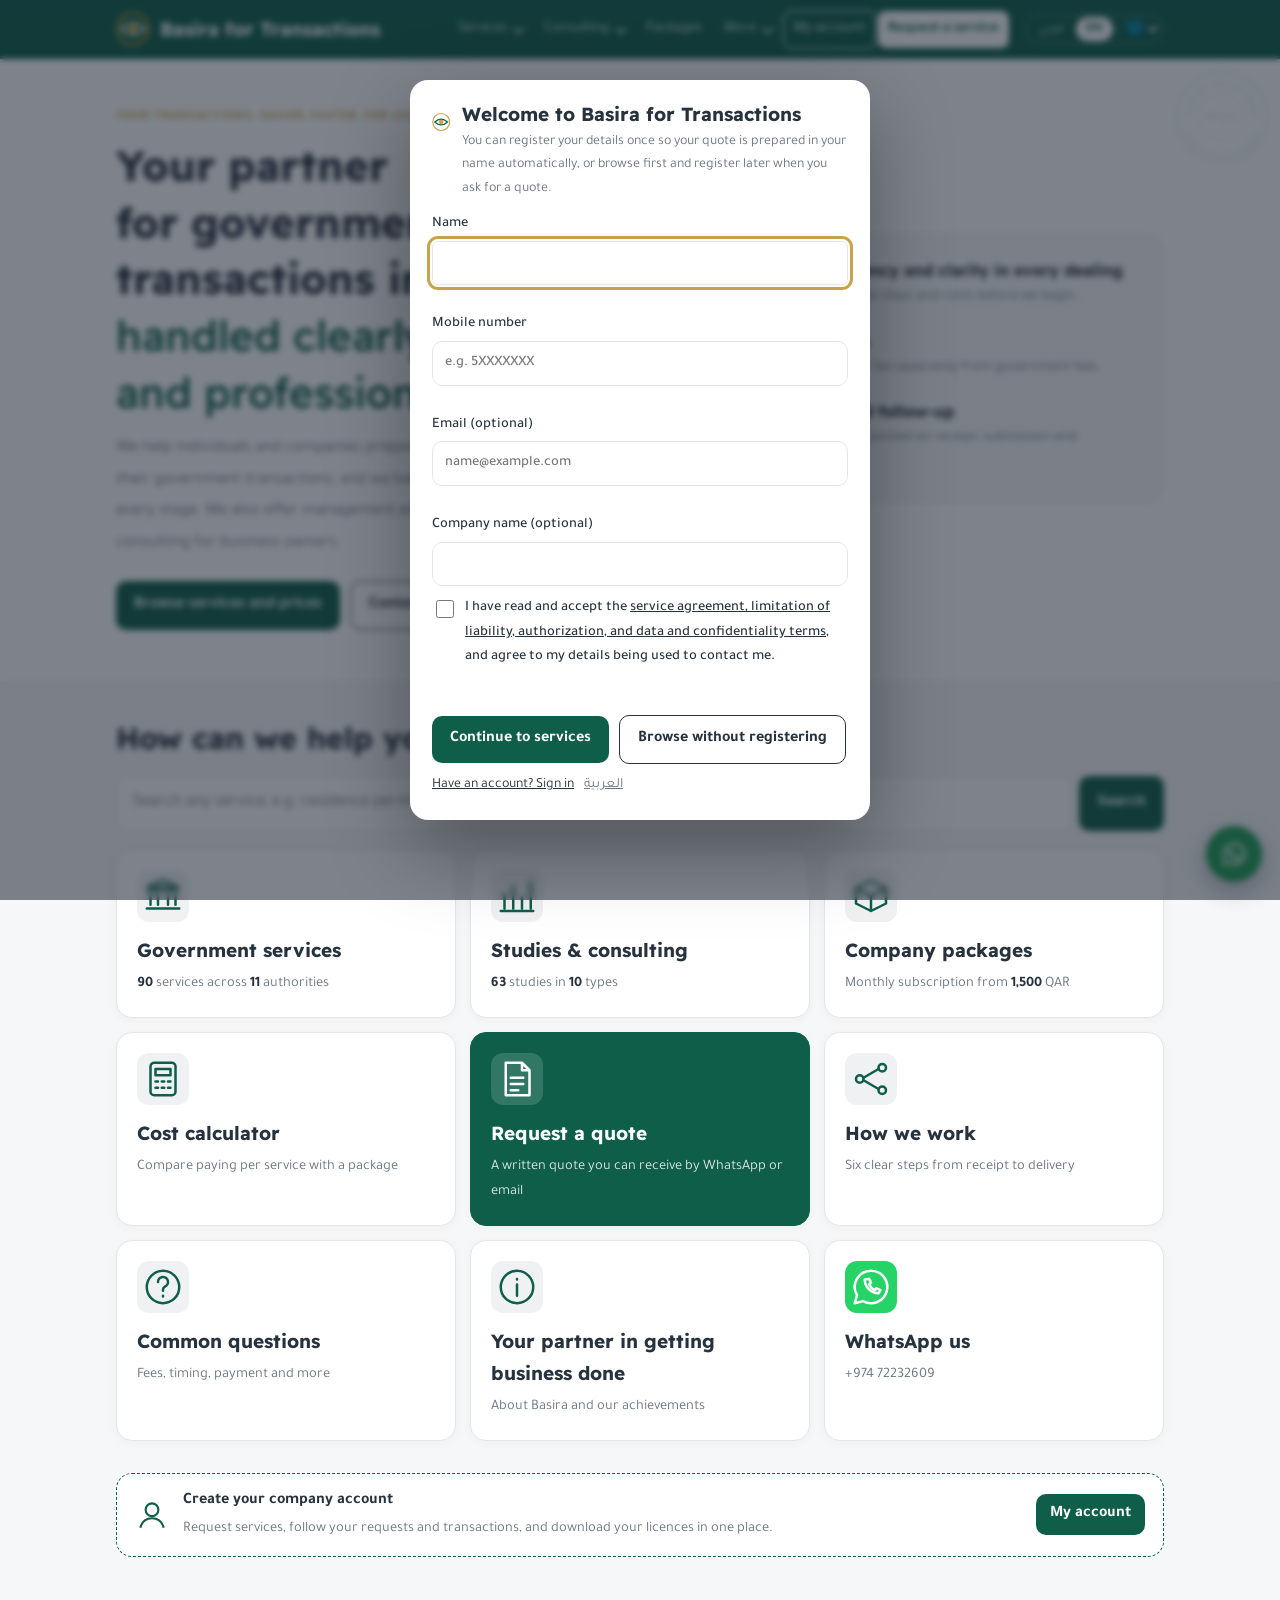
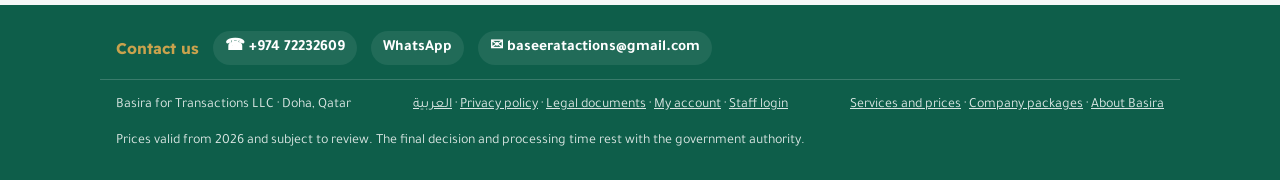
==== en/index.html @ cc2ae4fd "Basira colours: dark emerald with muted gold Co-Authored-By: Claude Opus 5.5 (1M context) <noreply@a" ====
<!doctype html>
<html lang="en" dir="ltr">
<head>
<meta charset="utf-8">
<meta name="viewport" content="width=device-width, initial-scale=1, viewport-fit=cover">
<title>Basira for Transactions | Government services and consulting in Doha</title>
<meta name="description" content="Basira for Transactions: a government transactions office in Doha for individuals and companies. 90 government services at fixed prices, four company packages, plus studies and business consulting.">
<meta name="theme-color" content="#0e5e4a">
<link rel="icon" href="data:image/svg+xml,%3Csvg xmlns='http://www.w3.org/2000/svg' viewBox='0 0 80 80'%3E%3Ccircle cx='40' cy='40' r='36' fill='%230e5e4a'/%3E%3Cpath d='M14 40 Q40 16 66 40 Q40 64 14 40Z' fill='none' stroke='white' stroke-width='5'/%3E%3Ccircle cx='40' cy='40' r='10' fill='%23c9a24d'/%3E%3C/svg%3E">
<link rel="apple-touch-icon" href="../assets/apple-touch-icon.png">
<link rel="manifest" href="../site.webmanifest">
<link rel="canonical" href="https://baseeratactions.github.io/basira/en/index.html">
<link rel="alternate" hreflang="ar" href="https://baseeratactions.github.io/basira/">
<link rel="alternate" hreflang="en" href="https://baseeratactions.github.io/basira/en/index.html">
<link rel="alternate" hreflang="x-default" href="https://baseeratactions.github.io/basira/">
<meta property="og:type" content="website">
<meta property="og:site_name" content="Basira for Transactions">
<meta property="og:title" content="Basira for Transactions">
<meta property="og:description" content="Your transactions: easier, faster, for less. Fixed-price government services and consulting in Doha.">
<meta property="og:url" content="https://baseeratactions.github.io/basira/en/index.html">
<meta property="og:image" content="https://baseeratactions.github.io/basira/assets/og-en.png">
<meta property="og:image:width" content="1200">
<meta property="og:image:height" content="630">
<meta property="og:locale" content="en_US">
<meta property="og:locale:alternate" content="ar_QA">
<meta name="twitter:card" content="summary_large_image">
<script type="application/ld+json">{"@context": "https://schema.org", "@type": "ProfessionalService", "name": "Basira for Transactions", "alternateName": "بصيرة للمعاملات", "legalName": "Basira for Transactions LLC", "description": "Government transactions office in Doha: fixed-price government services, company packages, studies and consulting.", "url": "https://baseeratactions.github.io/basira/en/index.html", "logo": "https://baseeratactions.github.io/basira/assets/icon-512.png", "image": "https://baseeratactions.github.io/basira/assets/og-en.png", "telephone": "+97472232609", "email": "baseeratactions@gmail.com", "address": {"@type": "PostalAddress", "addressLocality": "Doha", "addressCountry": "QA"}, "areaServed": {"@type": "Country", "name": "Qatar"}, "availableLanguage": ["ar", "en"], "contactPoint": {"@type": "ContactPoint", "telephone": "+97472232609", "contactType": "customer service", "availableLanguage": ["Arabic", "English"]}}</script>
<link rel="preconnect" href="https://fonts.googleapis.com">
<link rel="preconnect" href="https://fonts.gstatic.com" crossorigin>
<link rel="stylesheet" href="https://fonts.googleapis.com/css2?family=Readex+Pro:wght@500;700&family=Tajawal:wght@400;500;700&display=swap">
<link rel="stylesheet" href="../assets/style.css?v=20261016e">
</head>
<body>
<div class="basmala" aria-hidden="true"><svg viewBox="0 0 120 120" width="96" height="96"><defs><path id="bsT" d="M20.6 67 A40 40 0 1 1 99.4 67"/><path id="bsB" d="M12.5 74.5 A49.5 49.5 0 0 0 107.5 74.5"/></defs><circle cx="60" cy="60" r="57" fill="none" stroke="currentColor" stroke-width="1.6"/><circle cx="60" cy="60" r="29" fill="none" stroke="currentColor" stroke-width=".8"/><text font-size="8.6" text-anchor="middle"><textPath href="#bsT" startOffset="50%">بسم الله الواحد الأحد الفرد الصمد</textPath></text><text font-size="7.6" text-anchor="middle"><textPath href="#bsB" startOffset="50%">والصلاة والسلام على محمد خير الأنام</textPath></text><text x="60" y="61" font-size="11" text-anchor="middle">بسم الله</text><text x="60" y="74" font-size="6" text-anchor="middle">✦</text><text x="15" y="66" font-size="5" text-anchor="middle">✦</text><text x="105" y="66" font-size="5" text-anchor="middle">✦</text></svg></div>
<header class="top"><div class="wrap">
  <a class="brand" href="#home"><svg width="34" height="34" viewBox="0 0 80 80" aria-hidden="true"><circle cx="40" cy="40" r="37" fill="none" stroke="#e0a12b" stroke-width="5"/><path d="M12 40 Q40 14 68 40 Q40 66 12 40Z" fill="none" stroke="currentColor" stroke-width="5"/><circle cx="40" cy="40" r="10" fill="#e0a12b"/></svg>Basira for Transactions</a>
  <button class="burger" id="burger" type="button" aria-expanded="false" aria-controls="nav" aria-label="Menu"><span></span><span></span><span></span></button>
  <nav id="nav" aria-label="Main menu"><ul class="menu">
    <li class="dd"><button type="button" class="topbtn" aria-expanded="false">Services</button><ul class="drop" id="mGov"></ul></li>
    <li class="dd"><button type="button" class="topbtn" aria-expanded="false">Consulting</button><ul class="drop" id="mCon"></ul></li>
    <li><a href="#packages">Packages</a></li>
    <li class="dd"><button type="button" class="topbtn" aria-expanded="false">More</button><ul class="drop small"><li><a href="about.html">About Basira</a></li><li><a href="#how">How we work</a></li><li><a href="#faq">FAQ</a></li><li><a href="legal.html">Legal documents</a></li></ul></li>
    <li><a href="portal.html" class="acct">My account</a></li>
    <li><a href="#request" class="navcta">Request a service</a></li>
    <li hidden id="whoLi"><button type="button" class="topbtn who" id="who" title="Edit my details"></button></li>
    <li><a href="../index.html" lang="ar" class="lang">العربية</a></li>
  </ul></nav>
</div></header>
<nav class="crumbs" id="crumbs" aria-label="You are here" hidden><div class="wrap"><button type="button" class="back" id="back">Back</button><ol id="crumbList"></ol></div></nav>

<section class="hero" id="home"><div class="wrap">
  <div>
    <p class="eyebrow">Your transactions: easier, faster, for less</p>
    <h1>Your partner for government transactions in Qatar, <em>handled clearly and professionally</em></h1>
    <p>We help individuals and companies prepare, submit and follow up their government transactions, and we keep you informed at every stage. We also offer management and technical studies and consulting for business owners.</p>
    <div class="cta"><a class="btn pri" href="#services">Browse services and prices</a><a class="btn ghost" href="https://wa.me/97472232609" target="_blank" rel="noopener">Contact us on WhatsApp</a></div>
  </div>
  <ul class="promises" aria-label="Why Basira?">
    <li><b>Transparency and clarity in every dealing</b><span>We explain the steps and costs before we begin.</span></li>
    <li><b>Clear fees</b><span>We show our fee separately from government fees.</span></li>
    <li><b>Organised follow-up</b><span>We keep you posted on receipt, submission and completion.</span></li>
  </ul>
</div></section>

<section class="tiles-sec" id="tiles"><div class="wrap">
  <h2>How can we help you?</h2>
  <form class="hsearch" id="hs" role="search"><input id="hq" class="search" type="search" placeholder="Search any service, e.g. residence permit, CR, feasibility" aria-label="Search all services"><button class="btn pri" type="submit">Search</button></form>
  <div class="tiles">
    <a class="tile" href="#services"><svg viewBox="0 0 32 32" aria-hidden="true"><path d="M4 10h24M6 10v13M12 10v13M20 10v13M26 10v13M3 26h26M16 3 4 9h24z"/></svg><b>Government services</b><span><i class="num" data-n="gov">90</i> services across <i class="num" data-n="ent">11</i> authorities</span></a>
    <a class="tile" href="#consult"><svg viewBox="0 0 32 32" aria-hidden="true"><path d="M6 26V14M13 26V8M20 26v-9M27 26V5M3 28h26"/></svg><b>Studies &amp; consulting</b><span><i class="num" data-n="con">63</i> studies in <i class="num" data-n="cat">10</i> types</span></a>
    <a class="tile" href="#packages"><svg viewBox="0 0 32 32" aria-hidden="true"><path d="M4 10 16 4l12 6v12l-12 6-12-6zM4 10l12 6 12-6M16 16v12"/></svg><b>Company packages</b><span>Monthly subscription from <i class="num" data-n="pmin">1,500</i> QAR</span></a>
    <a class="tile" href="#estimate"><svg viewBox="0 0 32 32" aria-hidden="true"><rect x="6" y="3" width="20" height="26" rx="3"/><path d="M10 8h12v5H10zM10 18h2M15 18h2M20 18h2M10 23h2M15 23h2M20 23h2"/></svg><b>Cost calculator</b><span>Compare paying per service with a package</span></a>
    <a class="tile hot" href="#request"><svg viewBox="0 0 32 32" aria-hidden="true"><path d="M7 3h13l6 6v20H7zM20 3v6h6M11 15h10M11 20h10M11 25h6"/></svg><b>Request a quote</b><span>A written quote you can receive by WhatsApp or email</span></a>
    <a class="tile" href="#how"><svg viewBox="0 0 32 32" aria-hidden="true"><circle cx="7" cy="16" r="3"/><circle cx="25" cy="7" r="3"/><circle cx="25" cy="25" r="3"/><path d="M10 15l12-7M10 17l12 7"/></svg><b>How we work</b><span>Six clear steps from receipt to delivery</span></a>
    <a class="tile" href="#faq"><svg viewBox="0 0 32 32" aria-hidden="true"><circle cx="16" cy="16" r="13"/><path d="M12 12a4 4 0 1 1 5.5 3.7c-1 .5-1.5 1.2-1.5 2.3v1M16 23v.5"/></svg><b>Common questions</b><span>Fees, timing, payment and more</span></a>
    <a class="tile" href="about.html"><svg viewBox="0 0 32 32" aria-hidden="true"><circle cx="16" cy="16" r="13"/><path d="M16 14v9M16 9.5v.5"/></svg><b>Your partner in getting business done</b><span>About Basira and our achievements</span></a>
    <a class="tile wa" href="https://wa.me/97472232609" target="_blank" rel="noopener"><svg viewBox="0 0 32 32" aria-hidden="true"><path d="M16 3a13 13 0 0 0-11.2 19.6L3 29l6.6-1.7A13 13 0 1 0 16 3z"/><path d="M11 10c0 6 5 11 11 11l1.5-2.5-3-1.5-1.5 1.5c-2-1-3.5-2.5-4.5-4.5L16 12.5 14.5 9.5z"/></svg><b>WhatsApp us</b><span><span dir="ltr">+974 72232609</span></span></a>
  </div>
  <a class="acctbar" href="portal.html#signup"><svg viewBox="0 0 32 32" aria-hidden="true"><circle cx="16" cy="11" r="6"/><path d="M5 28c1.5-6 5.5-9 11-9s9.5 3 11 9"/></svg><span><b>Create your company account</b>Request services, follow your requests and transactions, and download your licences in one place.</span><i>My account</i></a>
</div></section>

<section class="sec" id="services"><div class="wrap">
  <h2>Which service do you need?</h2>
  <p class="lead">Select any service to see its description, required documents and approximate time. You can add it to the cost calculator with "Add".</p>
  <div class="costbox"><b>Know the cost before we start</b>
    <div class="cost3"><div><b>Basira fee</b><span>The price shown next to each service, in QAR.</span></div><div><b>Government fees</b><span>Separate, and paid as set by the authority.</span></div><div><b>Fee receipt</b><span>We hand you the official receipt for every fee we pay on your behalf.</span></div></div>
    <a class="btn sm ghost" href="#prices">Full price list</a></div>
  <div class="tools">
    <input id="q" class="search" type="search" placeholder="Search a service, e.g. residence, CR, licence" aria-label="Search a service">
    <label class="toggle" style="flex-direction:row"><input id="coreOnly" type="checkbox"> Only services covered by packages</label>
  </div>
  <div class="chips" id="chips" role="group" aria-label="Filter by authority"></div>
  <div id="entTiles" class="gtiles"></div>
  <div id="catalog" class="ent-wrap"></div>
</div></section>

<section class="sec alt" id="consult"><div class="wrap">
  <h2>Studies and consulting</h2>
  <p class="lead">Feasibility studies, business plans, and management, technical, financial, marketing and IT consulting for business owners. Prices shown are starting prices. Once we understand your needs, we will send you a written quotation with the scope, deliverables and timing before we start. Specialised legal and accounting advice is delivered with licensed partner firms.</p>
  <div class="tools"><input id="cq" class="search" type="search" placeholder="Search consulting, e.g. feasibility, structure, ISO" aria-label="Search consulting"></div>
  <div class="chips" id="cchips" role="group" aria-label="Filter by consulting type"></div>
  <div id="catTiles" class="gtiles"></div>
  <div id="ccatalog" class="ent-wrap"></div>
</div></section>

<section class="sec" id="packages"><div class="wrap">
  <h2>Company packages</h2>
  <p class="lead">You can subscribe monthly or yearly for a fixed number of government services each month, at a lower cost than ordering each service on its own. Nukhba and Gold suit larger companies and cover all government services.</p>
  <div class="billing" role="group" aria-label="Billing"><button id="bm" aria-pressed="true">Monthly</button><button id="by" aria-pressed="false">Yearly (2 months free)</button></div>
  <div class="plans" id="plans"></div>
  <div class="terms" id="rules">
    <h3>Package terms, clearly</h3>
    <dl>
      <dt>What counts?</dt><dd>Each transaction for one person or one company counts separately: renewing 5 employees' residence permits counts as 5. A transaction counts when it is submitted to the authority.</dd>
      <dt>How many services does a transaction use?</dt><dd>By its single price: up to 400 QAR uses one, 401 to 750 QAR uses two, above 750 QAR uses three.</dd>
      <dt>Which services are covered?</dt><dd>Asas and Shamel: only the core services marked "In packages" (<span class="num" data-n="core">51</span> services). Nukhba and Gold: all government services (<span class="num" data-n="gov">90</span> services).</dd>
      <dt>What is not covered?</dt><dd>Government fees, setup bundles (except one free setup bundle a year in Gold), studies and consulting, and non-core services in Asas and Shamel. These are paid separately with your package discount.</dd>
      <dt>If you exceed your package?</dt><dd>Extra transactions are charged at the single price minus your package discount: 15% Asas, 25% Shamel, 30% Nukhba, 35% Gold.</dd>
      <dt>If you do not use them all?</dt><dd>The balance rolls over to the next month only, and not beyond that.</dd>
      <dt>Term and payment</dt><dd>Monthly subscriptions run for at least 3 months, paid in advance each month. Yearly subscriptions are paid in advance and cost 10 months.</dd>
    </dl>
    <h4>Worked example: a company on Shamel (15 services a month for 3,500 QAR)</h4>
    <div class="ptable"><table><thead><tr><th>Transaction</th><th>Qty</th><th>Counts as</th><th>From package</th><th>Single value</th></tr></thead><tbody>
      <tr><td>Employee residence renewal (250 QAR)</td><td class="num">5</td><td>1 service</td><td class="num">5</td><td class="num">1,250</td></tr>
      <tr><td>Residence permit for a new employee (500 QAR)</td><td class="num">2</td><td>2 services</td><td class="num">4</td><td class="num">1,000</td></tr>
      <tr><td>Work visa application (400 QAR)</td><td class="num">2</td><td>1 service</td><td class="num">2</td><td class="num">800</td></tr>
      <tr><td>Add an activity to the CR (450 QAR)</td><td class="num">1</td><td>2 services</td><td class="num">2</td><td class="num">450</td></tr>
      <tr><td>CR renewal (350 QAR)</td><td class="num">1</td><td>1 service</td><td class="num">1</td><td class="num">350</td></tr>
      <tr><td>Employment contract attestation (200 QAR)</td><td class="num">1</td><td>1 service</td><td class="num">1</td><td class="num">200</td></tr>
      <tr><td><b>Total</b></td><td></td><td></td><td class="num"><b>15 of 15</b></td><td class="num"><b>4,050</b></td></tr>
    </tbody></table></div>
    <p>The company paid 3,500 QAR instead of 4,050 QAR, saving 550 QAR. If it also needed a new CR that month (600 QAR, not covered by Shamel), it pays it separately with a 25% discount: 450 QAR. Government fees are always paid as charged, against the official receipt.</p>
  </div>
  <div class="ptable"><table><thead><tr><th>Package</th><th>Services per month</th><th>Value at single prices</th><th>Monthly price</th><th>Discount</th><th>Yearly price</th><th>Discount</th><th>Discount on extras</th></tr></thead><tbody id="ptbody"></tbody></table></div>
  <div class="contact"><a class="btn pri" href="https://wa.me/97472232609" target="_blank" rel="noopener">We would be glad to discuss your company's needs on WhatsApp</a><a class="btn ghost" href="#estimate">Compare packages in the calculator</a></div>
</div></section>

<section class="sec alt" id="estimate"><div class="wrap">
  <h2>Compare paying per service with a package</h2>
  <p class="lead">Choose the services you need and how often each month. We show the cost of paying per service, the number of services counted in a package, and the option that suits you best. The list starts with an example for a small company that you can change.</p>
  <div class="est">
    <div class="panel"><b>Selected services <span class="num" id="cartCount"></span></b><label class="pick">Add any service from the list<select id="pick" aria-label="Add a service to the calculator"><option value="">Choose a service…</option></select></label><div class="cart" id="cart"></div>
      <div class="contact"><button class="btn sm ghost" id="clear" type="button">Clear list</button><button class="btn sm ghost" id="sample" type="button">Reset example</button></div></div>
    <div class="panel" aria-live="polite">
      <div class="sum"><span>Monthly total at single prices</span><b class="num" id="tSingle">0</b></div>
      <div class="sum"><span>Services counted in a package</span><b class="num" id="tUnits">0</b></div>
      <div class="sum"><span>Services outside the core packages</span><b class="num" id="tOut">0</b></div>
      <div class="verdict" id="verdict"></div>
      <a class="mute sm" href="#packages">How services are counted in packages</a>
      <a class="btn pri" href="#request" id="toReq">Request these services</a>
    </div>
  </div>
</div></section>

<section class="sec" id="how"><div class="wrap">
  <h2>Six clear steps from request to delivery</h2>
  <div class="steps">
    <div class="step"><b>Send your request</b><span>Choose the service and send the basic information.</span></div>
    <div class="step"><b>We check the documents</b><span>We review them and let you know if anything needs completing.</span></div>
    <div class="step"><b>We confirm the price</b><span>A clear quote of our fee and the expected government fees.</span></div>
    <div class="step"><b>We begin</b><span>Once you approve and the authorisation and payment are complete.</span></div>
    <div class="step"><b>We follow up</b><span>An update whenever the status of your request changes.</span></div>
    <div class="step"><b>We deliver</b><span>The documents and receipts, with a reminder of the next renewal date if needed.</span></div>
  </div>
  <p class="dnote">Approval and processing time rest with the government authority. On our side, we take care to check your documents, follow up your request and keep you informed.</p>
</div></section>

<section class="sec alt" id="request"><div class="wrap">
  <h2>Request a service or a quote</h2>
  <p class="lead">Fill in your details and choose the services, and a written preliminary quote will appear that you can send us on WhatsApp or by email, or print and save as PDF. There is no need to send any documents now; we will ask for what is needed after reviewing your request.</p>
  <form id="f" novalidate>
    <label>Name or company name<input id="fName" required autocomplete="name"><span class="err" id="eName"></span></label>
    <label>Mobile number<input id="fPhone" inputmode="tel" required placeholder="e.g. 5XXXXXXX"><span class="err" id="ePhone"></span></label>
    <label>Email (optional, for your confirmation)<input id="fMail" type="email" inputmode="email" autocomplete="email" placeholder="name@example.com"><span class="err" id="eMail"></span></label>
    <label>Preferred contact<select id="fVia"><option>WhatsApp</option><option>Phone call</option><option>Email</option></select></label>
    <label>Client type<select id="fType"><option value="ind">Individual</option><option value="org">Company</option></select></label>
    <label>Package<select id="fPlan"><option value="">No package (pay per service)</option><option value="أساس">Asas</option><option value="شامل">Shamel</option><option value="نخبة">Nukhba</option><option value="الذهبية">Gold</option></select></label>
    <label>Choose services<select id="fPick" aria-label="Choose a service to add to the request"><option value="">Choose a service to add…</option></select></label>
    <label class="full">The service you need and a short description<textarea id="fSvc" placeholder="Choose from the list above or the calculator, or type"></textarea><span class="err" id="eSvc"></span></label>
    <input id="fHp" class="hp" tabindex="-1" autocomplete="off" aria-hidden="true">
    <label class="full agree"><input type="checkbox" id="fOk"> I agree to the <a href="privacy.html">privacy policy</a> and to my details being used to contact me about this request.<span class="err" id="eOk"></span></label>
    <div class="full contact"><button class="btn pri" type="submit">Prepare my quote</button><a class="btn ghost" href="https://wa.me/97472232609" target="_blank" rel="noopener">or request directly on WhatsApp</a></div>
  </form>
  <div id="outWrap" hidden class="panel"><div id="sendState" hidden class="verdict"></div>
    <div id="qdoc" class="qdoc"></div>
    <div class="contact" id="outMsg"><a class="btn sm pri" id="sendWa" href="https://wa.me/97472232609" target="_blank" rel="noopener">Send on WhatsApp</a><a class="btn sm pri" id="sendMail" href="mailto:baseeratactions@gmail.com">Send by email</a><button class="btn sm ghost" id="copyMsg" type="button">Copy text</button></div>
    <div class="contact"><button class="btn sm ghost" id="printQ" type="button">Print or save as PDF</button></div>
    <details class="msgtxt"><summary id="outTitle">Message text</summary><div class="out" id="out"></div></details></div>
  <div class="contact"><span>Direct contact:</span><span class="phone" id="ph">+974 72232609</span><button class="btn sm ghost" id="copyPh" type="button">Copy number</button><a class="btn sm ghost" href="https://wa.me/97472232609" target="_blank" rel="noopener">Open WhatsApp</a><span>or email</span><a href="mailto:baseeratactions@gmail.com">baseeratactions@gmail.com</a></div>
</div></section>

<section class="sec alt" id="about"><div class="wrap">
  <h2>About Basira</h2>
  <p class="lead">Basira for Transactions LLC provides government transactions services in Doha. We prepare and follow up government transactions for individuals, families and companies until delivery, and offer studies and consulting for business owners.</p>
  <p class="amore"><a class="btn ghost sm" href="about.html">More about Basira: achievements, news and stories from our work ›</a></p>
  <div class="facts2">
    <div><b>Legal name</b><span>Basira for Transactions LLC</span></div>
    <div><b>Location</b><span>Doha, Qatar</span></div>
    <div><b>Activity</b><span>Government transactions services</span></div>
    <div><b>Phone and WhatsApp</b><span><a href="tel:+97472232609" dir="ltr">+974 72232609</a></span></div>
    <div><b>Email</b><span><a href="mailto:baseeratactions@gmail.com">baseeratactions@gmail.com</a></span></div>
    <div><b>Privacy</b><span><a href="privacy.html">Privacy policy</a></span></div>
  </div>
  <h3>Founder</h3>
  <div class="founder"><span class="av" aria-hidden="true">M</span><div><b>Dr Moustafa Abouelezz</b><span>Founder and Manager</span></div></div>
  <h3>What we handle</h3>
  <p class="lead">Examples of the transactions we handle with each authority. Select an authority to see its services and prices.</p>
  <div id="areas" class="gtiles"></div>
  <h3>Milestones</h3>
  <ol class="timeline">
    <li><b>October 2026</b><span>Basira for Transactions LLC founded in Doha.</span></li>
    <li><b>October 2026</b><span>Website and service guide launched: <span class="num" data-n="gov">90</span> government services with published prices and <span class="num" data-n="con">63</span> studies and consulting services.</span></li>
    <li><b>October 2026</b><span>Client and transaction follow-up system with renewal reminders set up.</span></li>
  </ol>
</div></section>

<section class="sec" id="faq"><div class="wrap">
  <h2>Frequently asked questions</h2>
  <div class="faq">
    <details><summary>Does the price include government fees?</summary><p>The price shown is Basira's fee only. Government fees are paid at their official amount, and we hand you the receipt.</p></details>
    <details><summary>Do you guarantee approval or timing?</summary><p>Approval and timing rest with the government authority. What we commit to is checking your documents carefully before submission, following up your request and keeping you informed of every update.</p></details>
    <details><summary>What if I do not use all package services in a month?</summary><p>Unused services roll over to the next month only.</p></details>
    <details><summary>How are studies and consulting priced?</summary><p>The price shown is the starting price. After a short introductory session, we send you a written quotation with scope, deliverables and timing. 50% is paid at the start and 50% on delivery.</p></details>
    <details><summary>Do you offer legal or accounting advice?</summary><p>Yes, together with licensed law and accounting firms. We coordinate with them and follow up on your behalf. Statutory audits are performed by a licensed auditor.</p></details>
    <details><summary>Which documents do I need?</summary><p>You will find the required documents in each service's details when you select its name. After reviewing your request we confirm the final list before we start.</p></details>
    <details><summary>What if the transaction needs additional documents?</summary><p>We explain exactly what the authority needs and complete the submission once it is provided. If this changes the cost, we tell you before we continue.</p></details>
    <details><summary>How do packages work, and what do they not cover?</summary><p>You get a fixed number of government services each month. Asas and Shamel cover the core services only; Nukhba and Gold cover all government services. Setup bundles, studies and consulting are outside the count in every package. See the <a href="#packages">package terms</a>.</p></details>
    <details><summary>How do you handle my documents and personal data?</summary><p>We use them only to complete your transaction, and we ask for documents only through our official channel after reviewing your request. See the <a href="privacy.html">privacy policy</a>.</p></details>
    <details><summary>How do I pay?</summary><p>Single services are paid on agreement, setup bundles and studies 50% at the start and 50% on delivery, and subscriptions in advance.</p></details>
  </div>
</div></section>

<footer><div class="wrap fc"><b>Contact us</b><a href="tel:+97472232609" dir="ltr">☎ +974 72232609</a><a href="https://wa.me/97472232609" target="_blank" rel="noopener">WhatsApp</a><a href="mailto:baseeratactions@gmail.com" dir="ltr">✉ baseeratactions@gmail.com</a></div><div class="wrap"><span>Basira for Transactions LLC · Doha, Qatar</span><span><a href="../index.html" lang="ar">العربية</a> · <a href="privacy.html">Privacy policy</a> · <a href="legal.html">Legal documents</a> · <a href="portal.html">My account</a> · <a href="../crm.html?lang=en">Staff login</a></span><span><a href="#prices">Services and prices</a> · <a href="#packages">Company packages</a> · <a href="#about">About Basira</a></span><span>Prices valid from 2026 and subject to review. The final decision and processing time rest with the government authority.</span></div></footer>

<dialog id="reg" aria-labelledby="regT"><form class="dlg regf" id="regF" novalidate>
  <div class="reghead"><svg width="40" height="40" viewBox="0 0 80 80" aria-hidden="true"><circle cx="40" cy="40" r="37" fill="none" stroke="#c9a24d" stroke-width="5"/><path d="M12 40 Q40 14 68 40 Q40 66 12 40Z" fill="none" stroke="currentColor" stroke-width="5"/><circle cx="40" cy="40" r="10" fill="#c9a24d"/></svg><div><h3 id="regT">Welcome to Basira for Transactions</h3><p class="mute sm"><span id="regLead">You can register your details once so your quote is prepared in your name automatically, or browse first and register later when you ask for a quote.</span></p></div></div>
  <label>Name<input id="rName" required autocomplete="name"><span class="err" id="erName"></span></label>
  <label>Mobile number<input id="rPhone" inputmode="tel" required placeholder="e.g. 5XXXXXXX" dir="ltr"><span class="err" id="erPhone"></span></label>
  <label>Email (optional)<input id="rMail" type="email" inputmode="email" autocomplete="email" placeholder="name@example.com"><span class="err" id="erMail"></span></label>
  <label>Company name (optional)<input id="rCo" autocomplete="organization"></label>
  <input id="rHp" class="hp" tabindex="-1" autocomplete="off" aria-hidden="true">
  <label class="agree"><input type="checkbox" id="rOk"><span class="agt">I have read and accept the <a href="legal.html" target="_blank">service agreement, limitation of liability, authorization, and data and confidentiality terms</a>, and agree to my details being used to contact me.</span><span class="err" id="erOk"></span></label>
  <div class="contact"><button class="btn pri" type="submit">Continue to services</button><button class="btn ghost" type="button" id="rGuest">Browse without registering</button><a href="portal.html" class="sm">Have an account? Sign in</a><a href="../index.html" lang="ar" class="mute sm">العربية</a></div>
</form></dialog>
<dialog id="dlg" aria-labelledby="dlgT"><div class="dlg">
  <button class="x dx" id="dlgX" type="button" aria-label="Close">×</button>
  <div id="dlgBody"></div>
  <div class="contact"><button class="btn sm pri" id="dlgReq" type="button">Request this service</button><button class="btn sm ghost" id="dlgAdd" type="button">Add to calculator</button><a class="btn sm wa" id="dlgWa" href="https://wa.me/97472232609" target="_blank" rel="noopener"><svg width="18" height="18" viewBox="0 0 24 24" aria-hidden="true" fill="currentColor"><path d="M12 2a10 10 0 0 0-8.6 15.1L2 22l5-1.3A10 10 0 1 0 12 2zm5.8 14.2c-.2.7-1.4 1.3-2 1.4-.5.1-1.2.1-1.9-.1a17 17 0 0 1-1.8-.7 14 14 0 0 1-5.3-4.7c-.4-.5-1.2-1.6-1.2-3s.7-2.1 1-2.4c.3-.3.6-.4.8-.4h.6c.2 0 .4 0 .6.5l.9 2.1c.1.2.1.4 0 .6l-.4.6-.4.5c-.1.1-.3.3-.1.6.2.3.8 1.3 1.7 2.1 1.2 1 2.1 1.3 2.4 1.5.3.1.5.1.7-.1l.9-1.1c.2-.3.4-.2.7-.1l2 1c.3.1.5.2.6.3.1.2.1.8-.2 1.5z"/></svg> Ask on WhatsApp</a></div>
</div></dialog>
<nav class="mbar" aria-label="Request a service"><a class="btn pri" href="#request">Request a service</a><a class="btn wa" id="mbWa" href="https://wa.me/97472232609" target="_blank" rel="noopener"><svg width="18" height="18" viewBox="0 0 24 24" aria-hidden="true" fill="currentColor"><path d="M12 2a10 10 0 0 0-8.6 15.1L2 22l5-1.3A10 10 0 1 0 12 2zm5.8 14.2c-.2.7-1.4 1.3-2 1.4-.5.1-1.2.1-1.9-.1a17 17 0 0 1-1.8-.7 14 14 0 0 1-5.3-4.7c-.4-.5-1.2-1.6-1.2-3s.7-2.1 1-2.4c.3-.3.6-.4.8-.4h.6c.2 0 .4 0 .6.5l.9 2.1c.1.2.1.4 0 .6l-.4.6-.4.5c-.1.1-.3.3-.1.6.2.3.8 1.3 1.7 2.1 1.2 1 2.1 1.3 2.4 1.5.3.1.5.1.7-.1l.9-1.1c.2-.3.4-.2.7-.1l2 1c.3.1.5.2.6.3.1.2.1.8-.2 1.5z"/></svg> WhatsApp</a></nav>
<a class="wa-fab" id="waFab" href="https://wa.me/97472232609" target="_blank" rel="noopener" aria-label="Chat with us on WhatsApp" title="Chat with us on WhatsApp"><svg width="28" height="28" viewBox="0 0 32 32" aria-hidden="true"><path fill="currentColor" d="M16 3a13 13 0 0 0-11.2 19.6L3 29l6.6-1.7A13 13 0 1 0 16 3zm0 23.6c-2 0-3.9-.5-5.6-1.5l-.4-.2-3.9 1 1-3.8-.3-.4A10.6 10.6 0 1 1 16 26.6zm5.8-7.9c-.3-.2-1.9-.9-2.2-1-.3-.1-.5-.2-.7.2-.2.3-.8 1-1 1.2-.2.2-.4.2-.7.1-.3-.2-1.4-.5-2.6-1.6-1-.9-1.6-1.9-1.8-2.2-.2-.3 0-.5.1-.7l.5-.6c.2-.2.2-.3.3-.5.1-.2 0-.4 0-.6l-1-2.4c-.3-.6-.5-.5-.7-.5h-.6c-.2 0-.6.1-.9.4-.3.3-1.2 1.1-1.2 2.8s1.2 3.2 1.4 3.5c.2.2 2.4 3.6 5.7 5 .8.4 1.4.6 1.9.7.8.3 1.5.2 2.1.1.6-.1 1.9-.8 2.2-1.5.3-.7.3-1.4.2-1.5-.1-.1-.3-.2-.6-.4z"/></svg></a>
<div class="toast" id="toast" hidden></div>
<script src="../assets/lang.js?v=20261016l"></script>
<script src="../assets/config.js?v=20261016b"></script>
<script src="../assets/data.js?v=20261016b"></script>
<script src="../assets/details.js?v=20261016b"></script>
<script src="../assets/app.js?v=20261016b"></script>
</body>
</html>
---- assets/style.css ----
html,body{margin:0}

/* Layout: navy header band with a watchful "eye" mark, then a working catalog: filter chips + searchable service list, packages with monthly/annual switch, cost estimator, request form */
:root{
  --bg:#f6f7f8;--surface:#ffffff;--ink:#26323d;--mute:#6b7682;--line:#e4e7ea;
  --navy:#0e5e4a;--navy-ink:#ffffff;--amber:#c9a24d;--amber-soft:#f6f1e8;--amber-ink:#2a2416;
  --ok:#4a7a6c;--ok-soft:#ebf2ef;--chip:#eff1f3;
  --hero-bg:#ffffff;--hero-ink:#26323d;--hero-em:#0e5e4a;--hero-card:#f6f7f8;
  --pri:#0e5e4a;--pri-ink:#ffffff;
  --gold-1:#fdf7ea;--gold-2:#f2e0b8;--gold-line:#d0a65a;--gold-ink:#3b2a05;
  --display:'Readex Pro','Tajawal','Segoe UI',Tahoma,sans-serif;
  --body:'Tajawal','Segoe UI',Tahoma,sans-serif;
  --mono:ui-monospace,'SF Mono',Menlo,Consolas,monospace;
}
@media (prefers-color-scheme: dark){:root:not([data-theme="light"]){
  --bg:#0d1526;--surface:#141f36;--ink:#e8ecf5;--mute:#9aa5bf;--line:#26334f;
  --navy:#0b2f27;--navy-ink:#f2f4f9;--amber:#dcb06a;--amber-soft:#2d2716;--amber-ink:#1a1a14;
  --hero-bg:#0d1a17;--hero-ink:#e8ecf5;--hero-em:#c9d6e2;--hero-card:#13241f;--pri:#7cc4ac;--pri-ink:#0d1526;
  --ok:#5fcf9e;--ok-soft:#12302a;--chip:#1c2a47;--gold-1:#5a4413;--gold-2:#8a6a1e;--gold-line:#f0b445;--gold-ink:#fff6dd;color-scheme:dark}}
:root[data-theme="dark"]{
  --bg:#0d1526;--surface:#141f36;--ink:#e8ecf5;--mute:#9aa5bf;--line:#26334f;
  --navy:#0b2f27;--navy-ink:#f2f4f9;--amber:#dcb06a;--amber-soft:#2d2716;--amber-ink:#1a1a14;
  --hero-bg:#0d1a17;--hero-ink:#e8ecf5;--hero-em:#c9d6e2;--hero-card:#13241f;--pri:#7cc4ac;--pri-ink:#0d1526;
  --ok:#5fcf9e;--ok-soft:#12302a;--chip:#1c2a47;--gold-1:#5a4413;--gold-2:#8a6a1e;--gold-line:#f0b445;--gold-ink:#fff6dd;color-scheme:dark}
*{box-sizing:border-box}
[hidden]{display:none!important}
html{scroll-behavior:smooth}
@media (prefers-reduced-motion: reduce){html{scroll-behavior:auto}*{transition:none!important}}
body{background:var(--bg);color:var(--ink);font-family:var(--body);font-size:16px;line-height:1.7;direction:rtl}
.wrap{max-width:1080px;margin:0 auto;padding-inline:16px}
h1,h2,h3{font-family:var(--display);text-wrap:balance;line-height:1.3;margin:0}
h2{font-size:clamp(22px,3.2vw,30px);color:var(--ink)}
.sec{padding-block:48px}
.sec>.wrap{display:flex;flex-direction:column;gap:20px}
.lead{color:var(--mute);max-width:64ch;margin:0}
.num,.price{font-variant-numeric:tabular-nums}
a{color:inherit}
:focus-visible{outline:3px solid var(--amber);outline-offset:2px;border-radius:6px}
/* nav */
.top{position:sticky;top:env(safe-area-inset-top,0px);z-index:5;background:var(--navy);color:var(--navy-ink)}
.top .wrap{display:flex;align-items:center;gap:16px;padding-block:10px;flex-wrap:wrap}
.brand{display:flex;align-items:center;gap:10px;font-family:var(--display);font-weight:700;font-size:19px;text-decoration:none}
.top nav{margin-inline-start:auto}
.menu,.drop,.flyout{list-style:none;margin:0;padding:0}
.menu{display:flex;gap:2px;flex-wrap:wrap;align-items:center}
.menu>li{position:relative}
.menu>li>a,.topbtn{font:inherit;color:inherit;background:transparent;border:0;text-decoration:none;padding:6px 10px;border-radius:8px;font-size:14.5px;opacity:.92;cursor:pointer;display:inline-flex;align-items:center;gap:6px}
.menu>li>a:hover,.topbtn:hover,.topbtn[aria-expanded="true"]{background:rgba(255,255,255,.12);opacity:1}
.topbtn::after,.subbtn::after{content:"";width:7px;height:7px;border:solid currentColor;border-width:0 2px 2px 0;transform:rotate(45deg) translateY(-2px);opacity:.8;flex:none}
.menu .lang{border:1px solid rgba(255,255,255,.35)}
.drop{display:none;position:absolute;top:calc(100% + 6px);inset-inline-start:0;min-width:300px;background:var(--surface);color:var(--ink);border:1px solid var(--line);border-radius:12px;box-shadow:0 14px 40px rgba(10,20,40,.22);padding:6px;z-index:20}
.topbtn[aria-expanded="true"]+.drop{display:block}
.sub{position:relative}
.subbtn{font:inherit;width:100%;display:flex;align-items:center;gap:8px;background:transparent;border:0;color:inherit;padding:8px 10px;border-radius:8px;cursor:pointer;text-align:start;font-size:14.5px}
.subbtn>span:first-child{flex:1}
.subbtn:hover,.subbtn[aria-expanded="true"]{background:var(--chip)}
.subbtn::after{transform:rotate(135deg)}
.subbtn[aria-expanded="true"]::after{transform:rotate(45deg) translateY(-2px)}
.cnt{font-size:12px;color:var(--mute);background:var(--chip);border-radius:999px;padding:0 7px}
.flyout{display:none;position:absolute;top:-6px;inset-inline-start:calc(100% + 4px);width:min(380px,70vw);max-height:min(70vh,520px);overflow:auto;background:var(--surface);border:1px solid var(--line);border-radius:12px;box-shadow:0 14px 40px rgba(10,20,40,.22);padding:6px}
.subbtn[aria-expanded="true"]+.flyout{display:block}
.flyout a{display:flex;justify-content:space-between;gap:10px;text-decoration:none;padding:6px 10px;border-radius:8px;font-size:14px}
.flyout a:hover{background:var(--chip)}
.flyout a .num{color:var(--mute);white-space:nowrap}
.flyout .allx a{font-weight:700;color:var(--ok)}
.burger{display:none;margin-inline-start:auto;background:transparent;border:1px solid rgba(255,255,255,.35);border-radius:8px;padding:8px;cursor:pointer;flex-direction:column;gap:4px}
.burger span{display:block;width:20px;height:2px;background:var(--navy-ink)}
@media (max-width:980px){
  .burger{display:flex}
  .top nav{display:none;width:100%;margin:0}
  body.menu-open .top nav{display:block;max-height:calc(100vh - 70px);overflow:auto;padding-bottom:10px}
  .menu{flex-direction:column;align-items:stretch}
  .menu>li>a,.topbtn{width:100%;justify-content:space-between;padding:10px}
  .drop,.flyout{position:static;min-width:0;width:auto;box-shadow:none;max-height:none}
  .drop{margin:4px 0}
  .flyout{margin:2px 8px 6px;border:0;border-inline-start:2px solid var(--amber);border-radius:0;padding:2px 4px}
}
/* hero */
.hero{background:var(--navy);color:var(--navy-ink);padding-block:36px 56px}
.hero .wrap{display:grid;grid-template-columns:1.4fr 1fr;gap:32px;align-items:center}
.hero h1{font-size:clamp(30px,5vw,48px)}
.hero h1 em{font-style:normal;color:var(--amber)}
.hero p{opacity:.85;max-width:52ch;margin:12px 0 22px;font-size:17px}
.cta{display:flex;gap:10px;flex-wrap:wrap}
.btn{font:inherit;font-weight:700;border:0;border-radius:10px;padding:10px 18px;cursor:pointer;text-decoration:none;display:inline-flex;align-items:center;gap:8px}
.btn.pri{background:var(--amber);color:var(--amber-ink)}
.btn.ghost{background:transparent;color:inherit;border:1.5px solid currentColor}
.btn.sm{padding:6px 12px;font-size:14px}
.promises{display:flex;flex-direction:column;gap:10px}
.promise{border:1px solid rgba(255,255,255,.18);border-radius:12px;padding:12px 14px}
.promise b{display:block;color:var(--amber);font-family:var(--display)}
.promise span{opacity:.85;font-size:14.5px}
.facts{display:flex;gap:22px;flex-wrap:wrap;margin-top:24px;font-size:14px;opacity:.9}
.facts b{display:block;font-size:22px;font-family:var(--display);color:var(--amber)}
/* catalog */
.tools{display:flex;gap:10px;flex-wrap:wrap;align-items:center}
.search{flex:1 1 260px;min-width:0;font:inherit;padding:10px 14px;border:1.5px solid var(--line);border-radius:10px;background:var(--surface);color:var(--ink)}
.chips{display:flex;gap:6px;flex-wrap:wrap}
.chip{font:inherit;font-size:14px;border:1px solid var(--line);background:var(--surface);color:var(--ink);border-radius:999px;padding:4px 12px;cursor:pointer}
.chip[aria-pressed="true"]{background:var(--navy);color:var(--navy-ink);border-color:var(--navy)}
.toggle{display:flex;align-items:center;gap:6px;font-size:14px;color:var(--mute)}
.ent{display:flex;flex-direction:column;gap:8px}
.ent h3{font-size:18px;display:flex;align-items:center;gap:10px}
.code{font-family:var(--mono);font-size:12px;background:var(--chip);color:var(--ink);border-radius:6px;padding:1px 7px;direction:ltr;white-space:nowrap}
.list{background:var(--surface);border:1px solid var(--line);border-radius:14px;overflow:hidden}
.svc{display:grid;grid-template-columns:76px 1fr auto auto;gap:12px;align-items:center;padding:12px 14px;border-top:1px solid var(--line)}
.svc:first-child{border-top:0}
.svc .t{min-width:0}
.svc .t b{display:block}
.svc .t small{color:var(--mute);display:block;font-size:14px}
.tag{font-size:12px;font-weight:700;background:var(--ok-soft);color:var(--ok);border-radius:6px;padding:0 6px;white-space:nowrap;margin-inline-start:6px}
.svc .price{font-weight:700;font-family:var(--display);white-space:nowrap}
.svc .price small{font-family:var(--body);font-weight:400;color:var(--mute);font-size:12px}
.add{font:inherit;font-size:14px;border:1.5px solid var(--navy);color:var(--ink);background:transparent;border-radius:8px;padding:3px 10px;cursor:pointer;white-space:nowrap}
:root:not([data-theme="light"]) .add{border-color:var(--line)}
.add[aria-pressed="true"]{background:var(--amber);border-color:var(--amber);color:var(--amber-ink)}
.empty{padding:24px;text-align:center;color:var(--mute)}
/* packages */
.billing{display:inline-flex;background:var(--chip);border-radius:999px;padding:4px;gap:4px}
.billing button{font:inherit;font-size:14px;border:0;background:transparent;color:var(--ink);padding:6px 14px;border-radius:999px;cursor:pointer}
.billing button[aria-pressed="true"]{background:var(--navy);color:var(--navy-ink)}
.plans{display:grid;grid-template-columns:repeat(4,minmax(0,1fr));gap:14px}
.plan.gold{background:linear-gradient(160deg,var(--gold-1),var(--gold-2));color:var(--gold-ink);border:2px solid var(--gold-line)}
.plan.gold .who,.plan.gold .amt small{color:var(--gold-ink);opacity:.75}
.plan.gold .save{color:var(--gold-ink)}
.plan.gold .badge{background:var(--navy);color:var(--navy-ink)}
.plan.gold .btn.pri{background:var(--navy);color:var(--navy-ink)}
.plan.elite{background:var(--navy);color:var(--navy-ink);border-color:var(--navy)}
.plan.elite .who,.plan.elite .amt small{color:var(--navy-ink);opacity:.8}
.plan.elite .save{color:var(--amber)}
.badge{align-self:flex-start;background:var(--amber);color:var(--amber-ink);font-size:12px;font-weight:700;border-radius:999px;padding:1px 10px}
.plan{background:var(--surface);border:1px solid var(--line);border-radius:16px;padding:22px;display:flex;flex-direction:column;gap:10px}
.plan.feat{border:2px solid var(--amber)}
.plan h3{font-size:22px}
.plan .who{color:var(--mute);font-size:14px}
.plan .amt{font-family:var(--display);font-size:40px;font-weight:700;line-height:1}
.plan .amt small{font-size:15px;font-family:var(--body);font-weight:500;color:var(--mute)}
.plan .save{font-size:14px;color:var(--ok);font-weight:700;min-height:1.7em}
.plan ul{margin:0;padding-inline-start:20px;display:flex;flex-direction:column;gap:4px}
.ptable{overflow-x:auto;background:var(--surface);border:1px solid var(--line);border-radius:14px}
table{width:100%;border-collapse:collapse;font-size:14.5px;min-width:620px}
th,td{padding:9px 12px;text-align:right;border-top:1px solid var(--line)}
th{background:var(--chip);border-top:0;font-weight:700}
.rules{margin:0;padding-inline-start:20px;color:var(--mute);font-size:15px;display:flex;flex-direction:column;gap:4px}
/* estimator */
.est{display:grid;grid-template-columns:1.3fr 1fr;gap:16px;align-items:start}
.panel{background:var(--surface);border:1px solid var(--line);border-radius:16px;padding:18px;display:flex;flex-direction:column;gap:10px;min-width:0}
.cart{display:flex;flex-direction:column;gap:6px;max-height:340px;overflow:auto}
.pick{margin:8px 0 10px}.pick select{width:100%}
.ci .ent-n{display:block;color:var(--mute);font-size:12.5px}
.ci{display:grid;grid-template-columns:1fr auto auto auto;gap:8px;align-items:center;font-size:14.5px;border-bottom:1px dashed var(--line);padding-bottom:6px}
.ci input{width:54px;font:inherit;padding:2px 6px;border:1px solid var(--line);border-radius:6px;background:var(--bg);color:var(--ink);text-align:center}
.x{border:0;background:transparent;color:var(--mute);cursor:pointer;font-size:18px;line-height:1}
.sum{display:flex;justify-content:space-between;gap:8px}
.sum b{font-family:var(--display)}
.verdict{background:var(--amber-soft);border-radius:12px;padding:12px 14px;font-size:15px}
/* steps */
.steps{display:grid;grid-template-columns:repeat(6,minmax(0,1fr));gap:10px;counter-reset:s}
.step{background:var(--surface);border:1px solid var(--line);border-radius:14px;padding:14px;counter-increment:s}
.step::before{content:counter(s);font-family:var(--display);font-weight:700;font-size:26px;color:var(--amber);display:block;line-height:1}
.step b{display:block;margin-top:6px}
.step span{color:var(--mute);font-size:14px}
/* form */
form{display:grid;grid-template-columns:1fr 1fr;gap:12px}
label{display:flex;flex-direction:column;gap:4px;font-size:14.5px;font-weight:500;min-width:0}
input,select,textarea{font:inherit;padding:9px 12px;border:1.5px solid var(--line);border-radius:10px;background:var(--surface);color:var(--ink);min-width:0;max-width:100%}
textarea{min-height:96px;resize:vertical}
.full{grid-column:1/-1}
.err{color:#c0392b;font-size:13px;min-height:1em}
:root[data-theme="dark"] .err{color:#ff8a7a}
@media (prefers-color-scheme: dark){:root:not([data-theme="light"]) .err{color:#ff8a7a}}
.out{white-space:pre-wrap;background:var(--chip);border-radius:12px;padding:14px;font-size:14.5px}
.contact{display:flex;gap:10px;flex-wrap:wrap;align-items:center}
.phone{font-family:var(--display);font-size:22px;direction:ltr;user-select:all}
details{background:var(--surface);border:1px solid var(--line);border-radius:12px;padding:12px 16px}
details summary{cursor:pointer;font-weight:700}
details p{margin:8px 0 0;color:var(--mute)}
.faq{display:flex;flex-direction:column;gap:8px}
footer{background:var(--navy);color:var(--navy-ink);padding-block:26px;font-size:14px}
footer .wrap{display:flex;justify-content:space-between;gap:12px;flex-wrap:wrap;opacity:.85}
.toast{position:fixed;bottom:calc(16px + env(safe-area-inset-bottom,0px));left:50%;transform:translateX(-50%);background:var(--ink);color:var(--bg);padding:8px 16px;border-radius:10px;font-size:14px;z-index:9}
.alt{background:var(--surface);border-block:1px solid var(--line)}
@media (max-width:1000px){.plans{grid-template-columns:repeat(2,minmax(0,1fr))}}
@media (max-width:860px){.hero .wrap,.est{grid-template-columns:1fr}.steps{grid-template-columns:repeat(2,minmax(0,1fr))}}
@media (max-width:620px){.plans,form{grid-template-columns:minmax(0,1fr)}.svc{grid-template-columns:1fr auto;}.svc .code{grid-column:1/-1;justify-self:start}}
.plan>.btn{margin-top:auto}

.ent-wrap{display:flex;flex-direction:column;gap:22px}
.lead.sm{font-size:14.5px}
.dlink{text-decoration:none;border-bottom:1px dashed var(--mute)}
.dlink:hover{color:var(--ok);border-color:var(--ok)}
.hp{position:absolute;width:1px;height:1px;opacity:0;overflow:hidden;clip-path:inset(50%);pointer-events:none}
.verdict.ok{background:var(--ok-soft);color:var(--ink)}
.mute{color:var(--mute)}.sm{font-size:14px}
footer a{color:inherit}
/* service details dialog */
dialog{border:0;padding:0;border-radius:18px;max-width:min(640px,calc(100vw - 32px));width:100%;background:var(--surface);color:var(--ink);box-shadow:0 30px 80px rgba(0,0,0,.35)}
dialog::backdrop{background:rgba(8,16,32,.55)}
.dlg{padding:22px;display:flex;flex-direction:column;gap:6px;max-height:85vh;overflow:auto;position:relative}
.dlg h3{font-size:22px;padding-inline-end:30px}
.dlg h4{margin:12px 0 2px;font-family:var(--display);font-size:15.5px;color:var(--mute)}
.dlg p{margin:0}.dlg ol,.dlg ul{margin:0;padding-inline-start:22px}
.dhead{display:flex;gap:8px;align-items:center;color:var(--mute);font-size:13.5px}
.dprice{font-size:16px;display:flex;gap:8px;align-items:baseline;flex-wrap:wrap}
.dprice .price{font-family:var(--display);font-weight:700;font-size:20px}
.dprice .price small{font-size:12px;color:var(--mute);font-weight:400}
.dnote{background:var(--amber-soft);border-radius:10px;padding:10px 12px;margin-top:10px!important;font-size:14.5px}
.dx{position:absolute;top:14px;inset-inline-end:14px;font-size:26px}
.dlg .contact{margin-top:14px}
html[dir="ltr"] body{direction:ltr}
html[dir="ltr"] th,html[dir="ltr"] td{text-align:left}

/* floating WhatsApp button; sits above the phone's home bar */
.wa-fab{position:fixed;z-index:8;bottom:calc(18px + env(safe-area-inset-bottom,0px));inset-inline-end:calc(18px + env(safe-area-inset-left,0px));width:56px;height:56px;border-radius:50%;background:#1f9d55;color:#fff;display:grid;place-items:center;box-shadow:0 8px 24px rgba(10,20,40,.3);text-decoration:none}
.wa-fab:hover{background:#178a49}
/* privacy page */
.plainnav{display:flex;gap:8px;margin-inline-start:auto;flex-wrap:wrap}
.plainnav a{text-decoration:none;padding:6px 10px;border-radius:8px;font-size:14.5px}
.plainnav .lang{border:1px solid rgba(255,255,255,.35)}
.doc{max-width:760px}.doc h1{font-size:clamp(26px,4vw,34px)}.doc h2{font-size:20px;margin-top:10px}
.doc ul{margin:0;padding-inline-start:22px;display:flex;flex-direction:column;gap:4px}.doc p{margin:0}

/* contact strip above the header */
.cbar{background:var(--amber);color:var(--amber-ink);font-size:14px}
.cbar .wrap{display:flex;flex-wrap:wrap;gap:4px 16px;align-items:center;padding-block:5px}
.cbar a{font-weight:700;text-decoration:none;overflow-wrap:anywhere}
.cbar a:hover{text-decoration:underline}
/* landing: main cards on the home view, one section per view, breadcrumbs to find the way back */
.hero .facts{display:none}
.hero{padding-block:32px 40px}
.tiles-sec{padding-block:36px 48px}
.tiles-sec>.wrap{display:flex;flex-direction:column;gap:18px}
.hsearch{display:flex;gap:8px;flex-wrap:wrap}
.hsearch .search{font-size:17px;padding:12px 16px}
.tiles{display:grid;grid-template-columns:repeat(3,1fr);gap:14px}
@media (max-width:860px){.tiles{grid-template-columns:1fr 1fr}}
.tile{display:flex;flex-direction:column;gap:6px;padding:20px;background:var(--surface);border:1px solid var(--line);border-radius:16px;text-decoration:none;color:var(--ink);transition:transform .15s,box-shadow .15s,border-color .15s}
.tile:hover{transform:translateY(-2px);box-shadow:0 10px 26px rgba(10,20,40,.12);border-color:var(--amber)}
.tile svg{width:40px;height:40px;fill:none;stroke:var(--navy);stroke-width:2;stroke-linecap:round;stroke-linejoin:round;background:var(--amber-soft);border-radius:12px;padding:6px;box-sizing:content-box}
.tile b{font-family:var(--display);font-size:19px;margin-top:6px}
.tile span{color:var(--mute);font-size:14.5px}
.tile i{font-style:normal;font-weight:700;color:var(--ink)}
.tile.hot{background:var(--navy);color:var(--navy-ink);border-color:var(--navy)}
.tile.hot span{color:var(--navy-ink);opacity:.85}
.tile.hot svg{stroke:var(--amber-ink);background:var(--amber)}
.tile.wa svg{stroke:#fff;background:#25d366}
@media (prefers-color-scheme: dark){:root:not([data-theme="light"]) .tile svg{stroke:var(--amber)}:root:not([data-theme="light"]) .tile.hot svg{stroke:var(--amber-ink)}:root:not([data-theme="light"]) .tile.wa svg{stroke:#fff}}
.crumbs{background:var(--surface);border-bottom:1px solid var(--line);position:sticky;top:var(--hh,58px);z-index:4}
.crumbs .wrap{display:flex;align-items:center;gap:12px;padding-block:8px;font-size:14.5px}
.crumbs ol{list-style:none;margin:0;padding:0;display:flex;flex-wrap:wrap;gap:4px;align-items:center}
.crumbs li+li::before{content:"›";margin-inline-end:4px;color:var(--mute)}
[dir="rtl"] .crumbs li+li::before{content:"‹"}
.crumbs a{color:var(--ok);font-weight:700;text-decoration:none}
.crumbs [aria-current]{color:var(--mute)}
.back{font:inherit;font-size:14px;border:1px solid var(--line);background:var(--chip);color:var(--ink);border-radius:999px;padding:3px 12px;cursor:pointer;flex:none}
.back::before{content:"→ "}
[dir="ltr"] .back::before{content:"← "}
#services .chips,#consult .chips{display:none}
.gtiles{display:grid;grid-template-columns:repeat(auto-fill,minmax(240px,1fr));gap:12px}
.gtile{display:flex;flex-direction:column;align-items:flex-start;gap:4px;padding:16px;background:var(--surface);border:1px solid var(--line);border-radius:14px;text-decoration:none;color:var(--ink)}
.gtile:hover{border-color:var(--amber);box-shadow:0 8px 20px rgba(10,20,40,.10)}
.gtile b{font-family:var(--display);font-size:16.5px;line-height:1.4}
.gtile .mute{color:var(--mute);font-size:14px}
.upto{align-self:flex-start;text-decoration:none}
@media (max-width:600px){
  .hero .promises{display:none}
  .hero{padding-block:22px 28px}.hero p{font-size:15.5px;margin:8px 0 16px}
  .tiles{grid-template-columns:1fr 1fr;gap:10px}
  .tile.wa{grid-column:1/-1}
  .tile{padding:14px;gap:4px;border-radius:14px}
  .tile svg{width:28px;height:28px;padding:5px}
  .tile b{font-size:16px;margin-top:4px}.tile span{font-size:13px;line-height:1.5}
  .gtiles{grid-template-columns:1fr 1fr;gap:8px}.gtile{padding:12px}.gtile b{font-size:14.5px}.gtile .mute{font-size:12.5px}
}
/* proposal pass: highlighted request button, trust line, cost clarity, terms, company facts, consent */
.menu>li>a.navcta{background:var(--amber);color:var(--amber-ink);font-weight:700;opacity:1}
.menu>li>a.navcta:hover{background:var(--amber);filter:brightness(1.05)}
.hero .trust{font-size:14px;opacity:.8;margin:14px 0 0}
.costbox{background:var(--surface);border:1px solid var(--line);border-inline-start:4px solid var(--amber);border-radius:14px;padding:16px;display:flex;flex-direction:column;gap:12px;align-items:flex-start}
.costbox>b{font-family:var(--display);font-size:17px}
.cost3{display:grid;grid-template-columns:repeat(3,1fr);gap:12px;width:100%}
.cost3 b{display:block;font-size:15px}.cost3 span{color:var(--mute);font-size:14px}
.rhead{font-family:var(--display);font-size:17px}
.facts2{display:grid;grid-template-columns:repeat(3,1fr);gap:12px}
.facts2>div{background:var(--surface);border:1px solid var(--line);border-radius:12px;padding:12px 14px}
.facts2 b{display:block;font-size:14px;color:var(--mute);font-weight:500}.facts2 span{font-weight:700}
.agree{display:flex!important;flex-direction:row!important;flex-wrap:wrap;align-items:flex-start;gap:8px;font-size:14.5px}
.agree input{width:18px;height:18px;margin-top:4px;flex:none;padding:0}
.agree .err{flex-basis:100%}
.agree .agt{flex:1;min-width:0}
#estimate a.mute{text-align:center}
@media (max-width:700px){.cost3,.facts2{grid-template-columns:1fr}.cost3{gap:6px}.cost3 b{display:inline}.cost3 b::after{content:": "}.costbox{padding:12px 14px;gap:8px}}
/* contact details live at the bottom of every page */
footer .fc{display:flex;flex-wrap:wrap;align-items:center;gap:10px 14px;padding-bottom:14px;margin-bottom:14px;border-bottom:1px solid rgba(255,255,255,.18);font-size:15.5px}
footer .fc b{font-family:var(--display);color:var(--amber)}
footer .fc a{text-decoration:none;font-weight:700;background:rgba(255,255,255,.08);border-radius:999px;padding:4px 12px}
footer .fc a:hover{background:rgba(255,255,255,.16)}
/* calm palette: light hero, soft cards, gentle shadows */
.hero{background:var(--hero-bg);color:var(--hero-ink)}
.hero h1 em{color:var(--hero-em)}
.hero p{opacity:1;color:var(--mute)}
.hero .trust{opacity:1;color:var(--mute)}
.promise{background:var(--hero-card);border:1px solid var(--line);box-shadow:0 4px 14px rgba(30,50,70,.05)}
.promise b{color:var(--navy)}
.tile,.gtile,.list,.panel,details,.costbox,.facts2>div,.step{box-shadow:0 2px 10px rgba(30,50,70,.04)}
.tile:hover,.gtile:hover{box-shadow:0 10px 24px rgba(30,50,70,.09)}
@media (prefers-color-scheme: dark){:root:not([data-theme="light"]) .promise b{color:var(--amber)}}
:root[data-theme="dark"] .promise b{color:var(--amber)}
footer .wrap.fc{justify-content:flex-start;opacity:1}
/* neutral corporate palette: white and light gray, one muted blue-gray for actions, gold only as a small accent */
.btn.pri{background:var(--pri);color:var(--pri-ink)}
.btn.pri:hover{filter:brightness(1.08)}
.menu>li>a.navcta{background:#fff;color:var(--navy)}
.hero{border-bottom:1px solid var(--line);padding-block:48px 52px}
.hero .wrap{grid-template-columns:1.35fr 1fr;gap:48px}
.hero .eyebrow{margin:0 0 10px;font-size:14px;font-weight:700;letter-spacing:.02em;color:var(--amber);opacity:1}
[lang="en"] .hero .eyebrow{text-transform:uppercase;letter-spacing:.08em;font-size:12.5px}
.hero h1{font-size:clamp(28px,4.2vw,42px);line-height:1.35;font-weight:700}
.hero h1 em{display:block;font-weight:500;color:var(--hero-em)}
.hero p:not(.eyebrow){font-size:17px;line-height:1.85}
ul.promises{list-style:none;margin:0;padding:22px;background:var(--hero-card);border:1px solid var(--line);border-radius:16px;display:flex;flex-direction:column;gap:16px}
ul.promises li{position:relative;padding-inline-start:30px}
ul.promises li::before{content:"";position:absolute;inset-inline-start:0;top:6px;width:18px;height:18px;border-radius:50%;background:var(--amber-soft);box-shadow:inset 0 0 0 1.5px var(--amber)}
ul.promises li::after{content:"";position:absolute;inset-inline-start:6px;top:10px;width:6px;height:9px;border:solid var(--amber);border-width:0 2px 2px 0;transform:rotate(45deg)}
ul.promises b{display:block;font-family:var(--display);color:var(--ink);font-size:16px}
ul.promises span{color:var(--mute);font-size:14.5px}
.tiles-sec{background:var(--bg)}
.tile svg{background:var(--chip)}
.tile.hot svg{background:rgba(255,255,255,.15);stroke:#fff}
.tile.hot{background:var(--pri);border-color:var(--pri)}
.hsearch .btn.pri{min-width:84px;justify-content:center}
@media (max-width:860px){.hero .wrap{grid-template-columns:1fr;gap:24px}}
@media (max-width:600px){.hero{padding-block:28px 32px}ul.promises{display:none}}
.tile.hot,.tile.hot span{color:var(--pri-ink)}
.tile.hot svg{stroke:var(--pri-ink)}
/* quote, package terms, about page */
.qdoc{background:var(--surface);border:1px solid var(--line);border-radius:14px;padding:18px;display:flex;flex-direction:column;gap:10px}
.qdoc:empty{display:none}
.qhead{display:flex;justify-content:space-between;gap:12px;flex-wrap:wrap;border-bottom:2px solid var(--navy);padding-bottom:10px}
.qhead b{display:block;font-family:var(--display);font-size:20px}
.qhead span{color:var(--mute);font-size:13.5px}
.qdoc p{margin:0}
.qdoc tfoot td{border-top:2px solid var(--line)}
.qnotes{margin:0;padding-inline-start:20px;color:var(--mute);font-size:14px}
.msgtxt summary{font-weight:500;color:var(--mute);font-size:14px}
.terms{display:flex;flex-direction:column;gap:12px}
.terms h3{font-size:20px}.terms h4{margin:6px 0 0;font-family:var(--display);font-size:16.5px}
.terms dl{margin:0;display:grid;grid-template-columns:minmax(150px,220px) 1fr;background:var(--surface);border:1px solid var(--line);border-radius:14px;overflow:hidden}
.terms dt,.terms dd{margin:0;padding:12px 16px;border-top:1px solid var(--line)}
.terms dt:first-of-type,.terms dd:first-of-type{border-top:0}
.terms dt{font-weight:700;background:var(--chip)}
.terms p{margin:0;color:var(--mute)}
@media (max-width:620px){.terms dl{grid-template-columns:1fr}.terms dd{border-top:0;padding-top:0}}
#about h3{font-size:20px;margin-top:10px}
.founder{display:flex;align-items:center;gap:14px;background:var(--surface);border:1px solid var(--line);border-radius:14px;padding:14px 16px;align-self:flex-start;min-width:min(100%,320px)}
.founder .av{width:52px;height:52px;border-radius:50%;background:var(--navy);color:#fff;display:grid;place-items:center;font-family:var(--display);font-size:22px;flex:none}
.founder b{display:block;font-family:var(--display);font-size:17px}.founder span{color:var(--mute);font-size:14.5px}
#areas .gtile{gap:6px}
.timeline{list-style:none;margin:0;padding:0;border-inline-start:2px solid var(--line);display:flex;flex-direction:column;gap:12px}
.timeline li{position:relative;padding-inline-start:20px}
.timeline li::before{content:"";position:absolute;inset-inline-start:-7px;top:8px;width:12px;height:12px;border-radius:50%;background:var(--amber)}
.timeline b{display:block;font-size:14px;color:var(--mute)}
.sister{background:var(--surface);border:1px solid var(--line);border-radius:14px;padding:16px;display:flex;flex-direction:column;gap:10px;align-items:flex-start}
.sister p{margin:0}
@media print{
  header,.crumbs,footer,.wa-fab,.toast,dialog,body>section:not(#request){display:none!important}
  #request{display:block!important;padding:0;background:#fff}
  #request .wrap>*:not(#outWrap),#outWrap>*:not(#qdoc){display:none!important}
  #outWrap{border:0;padding:0;box-shadow:none}
  #qdoc{border:0;box-shadow:none}
}
/* visitor sign-up and quote letterhead */
#reg{border:0;border-radius:18px;padding:0;max-width:min(460px,calc(100vw - 24px));width:100%;background:var(--surface);color:var(--ink)}
#reg::backdrop{background:rgba(20,30,45,.55);backdrop-filter:blur(3px)}
.regf{display:flex;flex-direction:column;gap:10px;padding:22px}
.reghead{display:flex;gap:12px;align-items:flex-start;color:var(--navy)}
.reghead h3{font-size:19px;color:var(--ink)}.reghead p{margin:4px 0 0}
.topbtn.who{border:1px solid rgba(255,255,255,.35)}
.topbtn.who::after{display:none}
.qbrand{display:flex;gap:12px;align-items:center}
.qsign{display:flex;justify-content:flex-end}
.stamp{transform:rotate(-8deg);opacity:.88}
/* «حسابي» (portal.html) and the legal documents page */
.linkbtn{font:inherit;background:none;border:0;padding:0;color:inherit;text-decoration:underline;cursor:pointer}
.plainnav .linkbtn{text-decoration:none;opacity:.9}
.portal{max-width:980px;display:flex;flex-direction:column;gap:16px}
.portal h1,.portal h2.h1{font-size:clamp(24px,3.6vw,32px);margin:0}
.portal h3{font-size:17px;margin:4px 0 0}
.portal .panel{display:grid;grid-template-columns:1fr 1fr;gap:12px}
.portal form.panel h3{grid-column:1/-1;color:var(--navy);border-bottom:1px solid var(--line);padding-bottom:6px;margin-top:6px}
#auth,#dash{display:flex;flex-direction:column;gap:14px}
#auth[hidden],#dash[hidden],#clientAuth[hidden]{display:none}
#clientAuth{display:flex;flex-direction:column;gap:14px}
.pnote{background:var(--amber-soft,#f6efe2);border-radius:14px;padding:14px 16px;display:flex;flex-direction:column;gap:6px;align-items:flex-start}
.pnote[hidden]{display:none}
.acctype{display:flex;gap:8px;flex-wrap:wrap;align-items:center;font-weight:700}
.acctype label{flex-direction:row;align-items:center;gap:8px;border:1.5px solid var(--line);background:var(--surface);border-radius:999px;padding:6px 16px;cursor:pointer;font-weight:500}
.acctype label:has(input:checked){border-color:var(--navy);background:var(--navy);color:#fff}
.acctype input{width:16px;height:16px;padding:0;accent-color:var(--amber)}
.ptabs{display:flex;gap:6px;flex-wrap:wrap;border-bottom:1px solid var(--line);padding-bottom:6px}
.ptabs.scroll{flex-wrap:nowrap;overflow-x:auto;scrollbar-width:thin}
.ptabs button{font:inherit;font-size:15px;background:transparent;color:var(--mute);border:0;border-radius:10px;padding:8px 14px;cursor:pointer;white-space:nowrap}
.ptabs button[aria-selected="true"]{background:var(--navy);color:#fff}
.ptabs button:hover{color:var(--ink)}.ptabs button[aria-selected="true"]:hover{color:#fff}
.ppanel{display:flex;flex-direction:column;gap:12px}
.ppanel[hidden]{display:none}
.dhead{display:flex;gap:12px;justify-content:space-between;align-items:center;flex-wrap:wrap}
.portal .kpis{display:grid;grid-template-columns:repeat(auto-fit,minmax(150px,1fr));gap:10px}
.portal .kpi{background:var(--surface);border:1px solid var(--line);border-radius:14px;padding:14px}
.portal .kpi b{display:block;font-family:var(--display);font-size:26px}
.portal .kpi span{color:var(--mute);font-size:14px}
.plist{list-style:none;margin:0;padding:0;display:flex;flex-direction:column;gap:8px}
.plist li{background:var(--surface);border:1px solid var(--line);border-radius:12px;padding:10px 14px;display:flex;gap:10px;align-items:center;justify-content:space-between;flex-wrap:wrap}
.plist li>div{display:flex;flex-direction:column;gap:2px;min-width:0;flex:1 1 220px}
.plist .late{color:#c0392b;font-weight:700}
.plist .qty{flex-direction:row;align-items:center;gap:6px;font-size:14px}
.plist .qty input{width:70px;padding:5px 8px}
.ptable{overflow-x:auto;background:var(--surface);border:1px solid var(--line);border-radius:14px}
.ptable table{width:100%;border-collapse:collapse;font-size:14.5px}
.ptable th,.ptable td{padding:9px 12px;border-bottom:1px solid var(--line);text-align:start;vertical-align:top}
.ptable th{color:var(--mute);font-weight:500;background:var(--chip)}
@media (max-width:640px){.ptable thead{display:none}.ptable tr{display:block;border-bottom:1px solid var(--line);padding:6px 0}.ptable td{display:flex;gap:10px;border:0;padding:3px 12px}.ptable td::before{content:attr(data-l);color:var(--mute);min-width:110px;flex:none}.portal .panel{grid-template-columns:minmax(0,1fr)}}
.pst{font-size:12.5px;font-weight:700;border-radius:6px;padding:2px 8px;white-space:nowrap;background:var(--chip)}
.pst.ok{background:var(--ok-soft,#e3f1e7);color:var(--ok,#2e7d4f)}.pst.wait{background:var(--amber-soft,#f6efe2)}.pst.new{background:#e4ecf3;color:#2f5d8a}.pst.off{opacity:.6}
.legalbox{background:var(--chip);border-radius:12px;padding:12px 16px;display:flex;flex-direction:column;gap:6px;font-size:14.5px}
.legalbox ul{margin:0;padding-inline-start:20px}
.thread{display:flex;flex-direction:column;gap:8px;max-height:420px;overflow-y:auto;padding:4px}
.bub{max-width:82%;background:var(--surface);border:1px solid var(--line);border-radius:14px;padding:10px 14px;align-self:flex-start;display:flex;flex-direction:column;gap:4px}
.bub.me{align-self:flex-end;background:#e4ecf3;border-color:#d3dfea}
:root[data-theme="dark"] .bub.me{background:#1d2c47;border-color:#2b3d5e}
@media (prefers-color-scheme: dark){:root:not([data-theme="light"]) .bub.me{background:#1d2c47;border-color:#2b3d5e}}
.pre{white-space:pre-wrap}
.legal h2{margin-top:18px;padding-top:12px;border-top:1px solid var(--line)}
.legal h3{font-size:16.5px;margin:8px 0 0}
.legal section{display:flex;flex-direction:column;gap:8px;scroll-margin-top:calc(var(--hh,64px) + 12px)}
.ltoc{background:var(--surface);border:1px solid var(--line);border-radius:14px;padding:12px 18px}
.ltoc ol{margin:6px 0 0;padding-inline-start:22px;display:flex;flex-direction:column;gap:3px}
@media print{.legal .ltoc,.legal .linkbtn{display:none}}
.acctbar{margin-top:14px;display:flex;align-items:center;gap:14px;background:var(--surface);border:1.5px dashed var(--navy);border-radius:16px;padding:14px 18px;color:inherit;text-decoration:none}
.acctbar:hover{border-style:solid}
.acctbar svg{width:34px;height:34px;flex:none;fill:none;stroke:var(--navy);stroke-width:2}
.acctbar span{display:flex;flex-direction:column;gap:2px;flex:1;font-size:14.5px;color:var(--mute)}
.acctbar b{color:var(--ink);font-size:16px}
.acctbar i{font-style:normal;font-weight:700;background:var(--navy);color:var(--navy-ink);border-radius:10px;padding:7px 14px;white-space:nowrap}
.menu>li>a.acct{border:1.5px solid currentColor;opacity:1}
/* small, very light basmala seal at the top right of every page (Arabic only, on both language versions) */
.basmala{position:absolute;top:calc(var(--hh,64px) + 10px);right:10px;z-index:1;pointer-events:none;color:#0e5e4a;opacity:.16;font-family:'Tajawal',serif;line-height:0}
.basmala svg{display:block}
.basmala text{fill:currentColor;font-weight:700}
@media (max-width:640px){.basmala svg{width:60px;height:60px}.basmala{top:calc(var(--hh,58px) + 4px);right:4px;opacity:.13}}
@media print{.basmala{display:none}}
:root[data-theme="dark"] .basmala{color:#e8ecf5;opacity:.13}
@media (prefers-color-scheme: dark){:root:not([data-theme="light"]) .basmala{color:#e8ecf5;opacity:.13}}
.pbtns{display:flex;flex-wrap:wrap;gap:8px}
.demobar{position:relative;z-index:60;display:flex;flex-wrap:wrap;align-items:center;justify-content:center;gap:6px 12px;padding:8px 14px;background:#fff6dd;border-bottom:1px solid #e6d29a;color:#5b4a1a;font-size:13.5px;line-height:1.5;text-align:center}
.demobar b{color:#7a5a00}
.demobar button{font:inherit;font-size:12.5px;padding:3px 10px;border-radius:8px;border:1px solid #d9c27f;background:#fff;color:#5b4a1a;cursor:pointer}
.demobar button:hover{background:#fbefc8}
@media print{.demobar{display:none}}
.demonote{position:fixed;inset-inline:12px;bottom:14px;z-index:90;max-width:560px;margin-inline:auto;padding:10px 14px;border-radius:12px;background:#fff6dd;border:1px solid #e6d29a;color:#5b4a1a;font-size:14px;box-shadow:0 6px 24px rgba(0,0,0,.12)}
.demonote[hidden]{display:none}
.drop.small{min-width:200px}
.drop>li>a{display:block;padding:8px 10px;border-radius:8px;color:inherit;text-decoration:none;font-size:14.5px}
.drop>li>a:hover{background:var(--chip)}
.btn.wa{background:#1f9d55;color:#fff;border-color:#1f9d55;display:inline-flex;align-items:center;gap:6px}
.btn.wa:hover{background:#178a49}
.mbar{display:none}
@media (max-width:760px){
  .mbar{display:flex;gap:8px;position:fixed;z-index:9;inset-inline:0;bottom:0;padding:8px 12px calc(8px + env(safe-area-inset-bottom,0px));background:var(--surface);border-top:1px solid var(--line);box-shadow:0 -6px 20px rgba(10,20,40,.08)}
  .mbar .btn{flex:1;justify-content:center;min-height:44px}
  .wa-fab{display:none!important}
  body:has(.mbar){padding-bottom:calc(64px + env(safe-area-inset-bottom,0px))}
  body.menu-open .mbar{display:none}
  body:has(.mbar) .toast{bottom:calc(80px + env(safe-area-inset-bottom,0px))}
}
@media print{.mbar{display:none!important}}
/* language switcher, always visible in the top bar: ع | EN, then a globe menu of other languages */
.lsw{display:inline-flex;align-items:center;gap:2px;border:1px solid rgba(255,255,255,.35);border-radius:999px;padding:2px;font-size:13.5px;white-space:nowrap;order:3;flex:none}
.lsw .lglobe{opacity:.85;flex:none;margin-inline:4px 2px}
.lsw a{color:inherit;text-decoration:none;padding:4px 10px;border-radius:999px;opacity:.85;line-height:1.2;min-width:2.2em;text-align:center}
.lsw a:hover{opacity:1;background:rgba(255,255,255,.12)}
.lsw a[aria-current]{background:var(--navy-ink);color:var(--navy);opacity:1;font-weight:700}
.lsw .lfull{display:none}
.lsw .gtsel{font:inherit;font-size:14px;color:inherit;background:transparent;border:0;border-inline-start:1px solid rgba(255,255,255,.3);padding:2px 2px 2px 4px;margin-inline-start:2px;width:44px;cursor:pointer}
.lsw .gtsel option{color:#1d2733;background:#fff}
.top nav{order:2}.brand{order:1}.burger{order:4}.plainnav{order:2}
@media (max-width:980px){.lsw{margin-inline-start:auto}.burger{margin-inline-start:6px}.top nav{order:5}}
@media (max-width:620px){.top .wrap{gap:10px}.plainnav{order:5;width:100%;margin:0}.top .brand{flex:1 1 0;min-width:0;line-height:1.15;font-size:17px}.top .brand svg{flex:none}}
/* Google Translate bar off; the page stays where it is */
body{top:0!important}.skiptranslate iframe,#goog-gt-tt{display:none!important}
/* about.html: numbers, values, achievements, news, stories */
.about h1{margin-top:4px}.about h2{margin-top:34px}
.anums{display:grid;grid-template-columns:repeat(4,1fr);gap:12px}
.anums>div{background:var(--surface);border:1px solid var(--line);border-radius:14px;padding:16px;text-align:center}
.anums b{display:block;font-family:var(--display);font-size:34px;color:var(--navy);line-height:1.1}.anums span{color:var(--mute);font-size:14.5px}
.avals{display:grid;grid-template-columns:repeat(2,1fr);gap:12px}
.avals>div{background:var(--surface);border:1px solid var(--line);border-inline-start:4px solid var(--amber);border-radius:12px;padding:14px 16px}
.avals b{display:block;font-family:var(--display);margin-bottom:4px}.avals span{color:var(--mute)}
.acols{display:grid;grid-template-columns:1fr 1fr;gap:28px}
.anews{list-style:none;margin:0;padding:0;display:flex;flex-direction:column;gap:10px}
.anews li{background:var(--surface);border:1px solid var(--line);border-radius:12px;padding:12px 14px}.anews time{display:block;font-size:13px;color:var(--mute);margin-bottom:2px}
.stories{display:grid;grid-template-columns:repeat(3,1fr);gap:14px}
.story{background:var(--surface);border:1px solid var(--line);border-radius:14px;padding:16px;display:flex;flex-direction:column;gap:6px}
.story h3{margin:0;font-size:17px}.story p{margin:0;flex:1}.story a{font-weight:700;text-decoration:none}
.stag{align-self:flex-start;font-size:12px;background:var(--chip);color:var(--mute);border-radius:999px;padding:2px 10px}
.acta{margin-top:36px;background:var(--surface);border:1px solid var(--line);border-radius:16px;padding:20px;text-align:center}.acta h2{margin-top:0}.acta .cta{justify-content:center;flex-wrap:wrap}
.amore{margin:6px 0 16px}
@media (max-width:860px){.anums{grid-template-columns:repeat(2,1fr)}.avals,.acols,.stories{grid-template-columns:1fr}}
.aprin{list-style:none;margin:0;padding:0;display:grid;grid-template-columns:repeat(2,1fr);gap:10px}
.aprin li{background:var(--surface);border:1px solid var(--line);border-radius:12px;padding:12px 16px;font-family:var(--display);font-size:16px;position:relative;padding-inline-start:36px}
.aprin li::before{content:"❝";position:absolute;inset-inline-start:12px;top:9px;color:var(--amber);font-size:20px}
@media (max-width:860px){.aprin{grid-template-columns:1fr}}
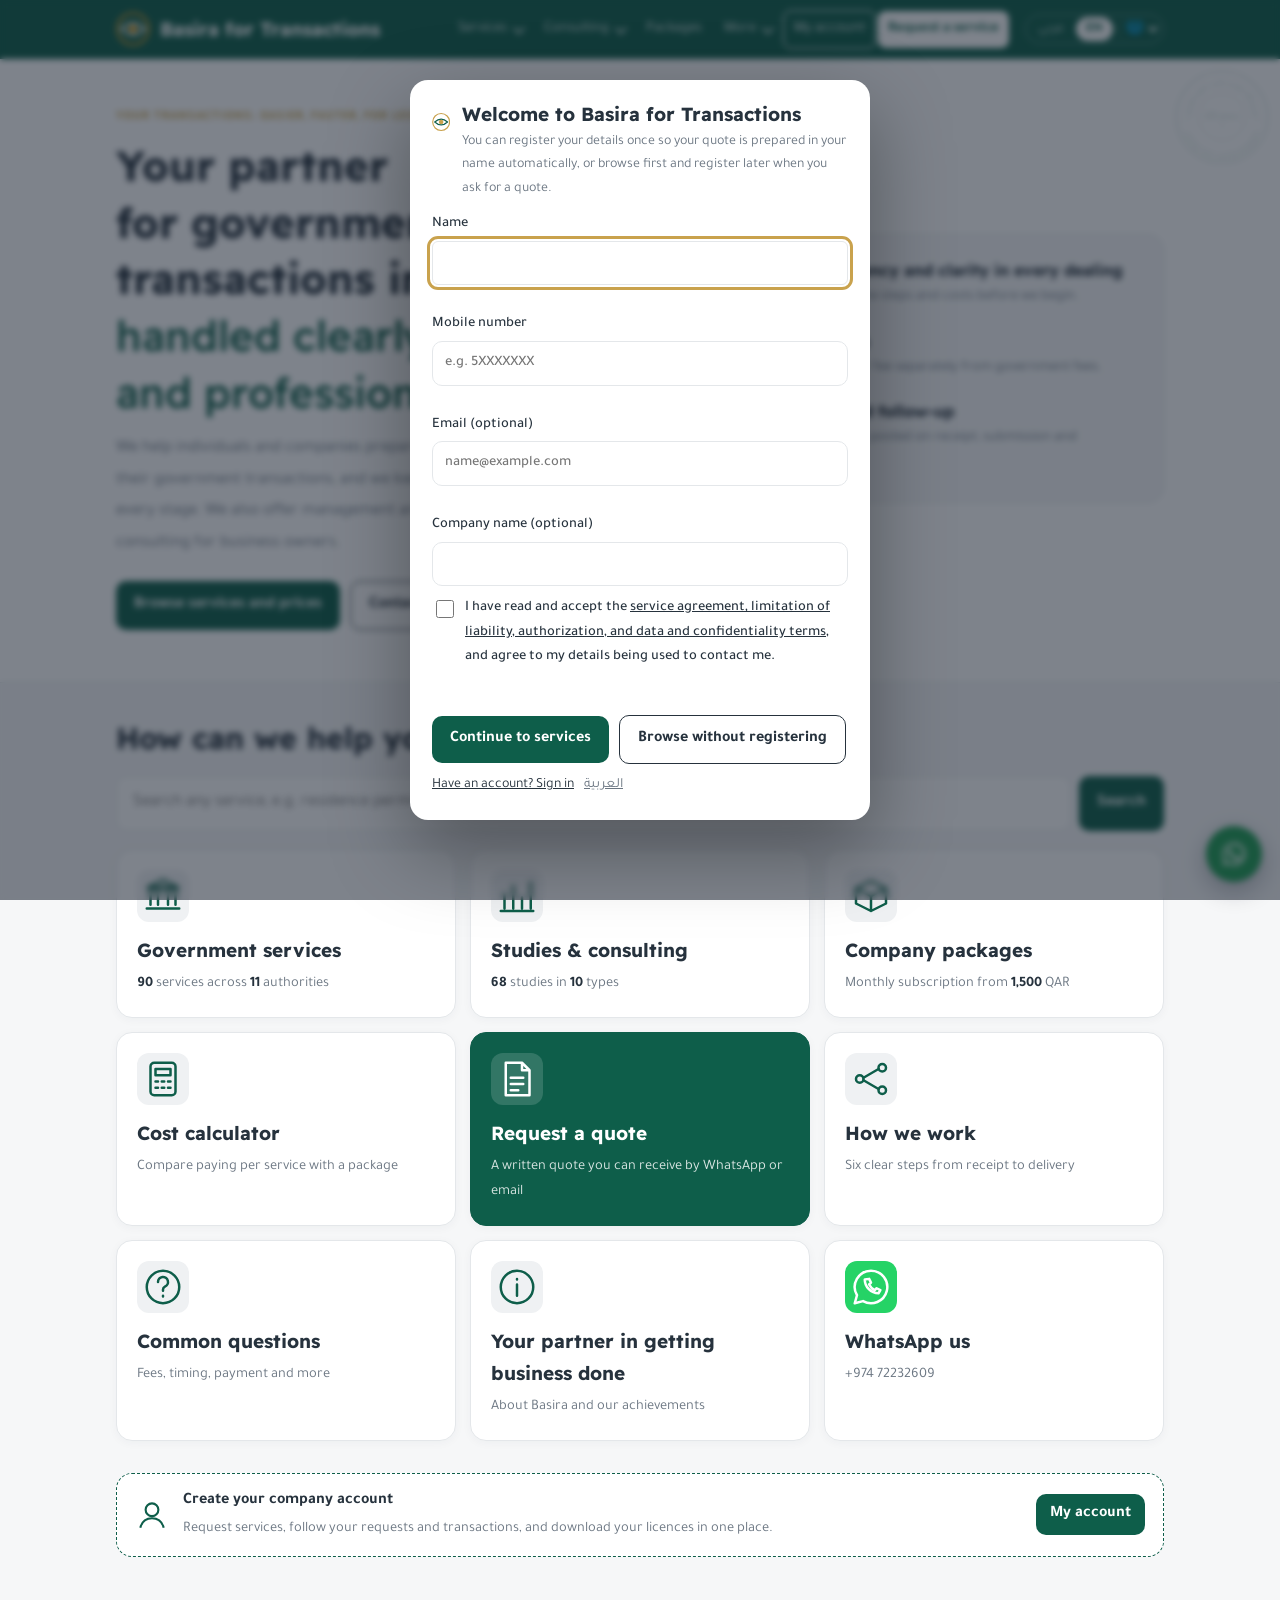
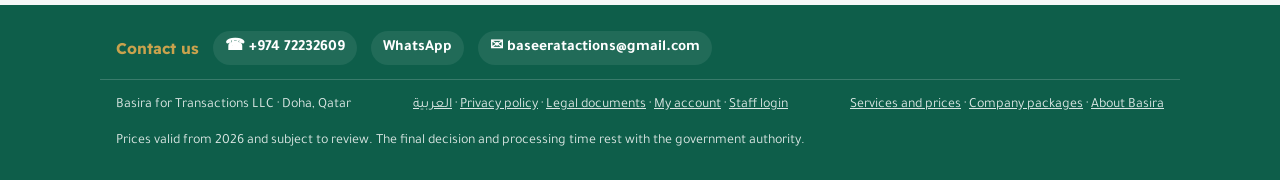
==== commit 7fcb3f5c: "Admin: services catalog editor with show/hide, finance, HR and systems-building services - Admin can" ====
--- a/en/index.html
+++ b/en/index.html
@@ -28,7 +28,9 @@
 <link rel="preconnect" href="https://fonts.googleapis.com">
 <link rel="preconnect" href="https://fonts.gstatic.com" crossorigin>
 <link rel="stylesheet" href="https://fonts.googleapis.com/css2?family=Readex+Pro:wght@500;700&family=Tajawal:wght@400;500;700&display=swap">
-<link rel="stylesheet" href="../assets/style.css?v=20261016e">
+<link rel="stylesheet" href="../assets/style.css?v=20261016p">
+<script src="../assets/theme.js?v=20261016p"></script>
+<script src="../assets/lang.js?v=20261016p" defer></script>
 </head>
 <body>
 <div class="basmala" aria-hidden="true"><svg viewBox="0 0 120 120" width="96" height="96"><defs><path id="bsT" d="M20.6 67 A40 40 0 1 1 99.4 67"/><path id="bsB" d="M12.5 74.5 A49.5 49.5 0 0 0 107.5 74.5"/></defs><circle cx="60" cy="60" r="57" fill="none" stroke="currentColor" stroke-width="1.6"/><circle cx="60" cy="60" r="29" fill="none" stroke="currentColor" stroke-width=".8"/><text font-size="8.6" text-anchor="middle"><textPath href="#bsT" startOffset="50%">بسم الله الواحد الأحد الفرد الصمد</textPath></text><text font-size="7.6" text-anchor="middle"><textPath href="#bsB" startOffset="50%">والصلاة والسلام على محمد خير الأنام</textPath></text><text x="60" y="61" font-size="11" text-anchor="middle">بسم الله</text><text x="60" y="74" font-size="6" text-anchor="middle">✦</text><text x="15" y="66" font-size="5" text-anchor="middle">✦</text><text x="105" y="66" font-size="5" text-anchor="middle">✦</text></svg></div>
@@ -250,10 +252,10 @@
 <nav class="mbar" aria-label="Request a service"><a class="btn pri" href="#request">Request a service</a><a class="btn wa" id="mbWa" href="https://wa.me/97472232609" target="_blank" rel="noopener"><svg width="18" height="18" viewBox="0 0 24 24" aria-hidden="true" fill="currentColor"><path d="M12 2a10 10 0 0 0-8.6 15.1L2 22l5-1.3A10 10 0 1 0 12 2zm5.8 14.2c-.2.7-1.4 1.3-2 1.4-.5.1-1.2.1-1.9-.1a17 17 0 0 1-1.8-.7 14 14 0 0 1-5.3-4.7c-.4-.5-1.2-1.6-1.2-3s.7-2.1 1-2.4c.3-.3.6-.4.8-.4h.6c.2 0 .4 0 .6.5l.9 2.1c.1.2.1.4 0 .6l-.4.6-.4.5c-.1.1-.3.3-.1.6.2.3.8 1.3 1.7 2.1 1.2 1 2.1 1.3 2.4 1.5.3.1.5.1.7-.1l.9-1.1c.2-.3.4-.2.7-.1l2 1c.3.1.5.2.6.3.1.2.1.8-.2 1.5z"/></svg> WhatsApp</a></nav>
 <a class="wa-fab" id="waFab" href="https://wa.me/97472232609" target="_blank" rel="noopener" aria-label="Chat with us on WhatsApp" title="Chat with us on WhatsApp"><svg width="28" height="28" viewBox="0 0 32 32" aria-hidden="true"><path fill="currentColor" d="M16 3a13 13 0 0 0-11.2 19.6L3 29l6.6-1.7A13 13 0 1 0 16 3zm0 23.6c-2 0-3.9-.5-5.6-1.5l-.4-.2-3.9 1 1-3.8-.3-.4A10.6 10.6 0 1 1 16 26.6zm5.8-7.9c-.3-.2-1.9-.9-2.2-1-.3-.1-.5-.2-.7.2-.2.3-.8 1-1 1.2-.2.2-.4.2-.7.1-.3-.2-1.4-.5-2.6-1.6-1-.9-1.6-1.9-1.8-2.2-.2-.3 0-.5.1-.7l.5-.6c.2-.2.2-.3.3-.5.1-.2 0-.4 0-.6l-1-2.4c-.3-.6-.5-.5-.7-.5h-.6c-.2 0-.6.1-.9.4-.3.3-1.2 1.1-1.2 2.8s1.2 3.2 1.4 3.5c.2.2 2.4 3.6 5.7 5 .8.4 1.4.6 1.9.7.8.3 1.5.2 2.1.1.6-.1 1.9-.8 2.2-1.5.3-.7.3-1.4.2-1.5-.1-.1-.3-.2-.6-.4z"/></svg></a>
 <div class="toast" id="toast" hidden></div>
-<script src="../assets/lang.js?v=20261016l"></script>
-<script src="../assets/config.js?v=20261016b"></script>
-<script src="../assets/data.js?v=20261016b"></script>
-<script src="../assets/details.js?v=20261016b"></script>
-<script src="../assets/app.js?v=20261016b"></script>
+<script src="../assets/config.js?v=20261016p"></script>
+<script src="../assets/data.js?v=20261016p"></script>
+<script src="../assets/details.js?v=20261016p"></script>
+<script src="../assets/catalog.js?v=20261016p"></script>
+<script src="../assets/app.js?v=20261016p"></script>
 </body>
 </html>
--- a/assets/style.css
+++ b/assets/style.css
@@ -474,6 +474,18 @@
   body:has(.mbar) .toast{bottom:calc(80px + env(safe-area-inset-bottom,0px))}
 }
 @media print{.mbar{display:none!important}}
+/* «حسابي»: two separate entries on the first view */
+.gate{display:grid;grid-template-columns:repeat(2,minmax(0,1fr));gap:16px;margin-top:6px}
+.gcard{font:inherit;text-align:start;display:flex;flex-direction:column;gap:8px;padding:24px;border-radius:18px;border:1.5px solid var(--line);background:var(--surface);color:var(--ink);cursor:pointer;transition:border-color .15s,box-shadow .15s,transform .15s}
+.gcard svg{color:var(--pri)}.gcard b{font-family:var(--display);font-size:21px}.gcard span{color:var(--mute);font-size:15px}
+.gcard em{font-style:normal;font-weight:700;color:var(--pri);margin-top:auto}.gcard em::after{content:' ←'}
+:root[dir=ltr] .gcard em::after,html[dir=ltr] .gcard em::after{content:' →'}
+.gcard:hover,.gcard:focus-visible{border-color:var(--pri);box-shadow:0 8px 24px rgba(0,0,0,.08);transform:translateY(-2px)}
+.gcard.staff{background:var(--navy);color:var(--navy-ink);border-color:var(--navy)}.gcard.staff svg,.gcard.staff em{color:var(--amber)}.gcard.staff span{color:inherit;opacity:.85}
+.gateback{display:flex;gap:12px;align-items:center}
+@media (max-width:640px){.gate{grid-template-columns:minmax(0,1fr)}.gcard{padding:18px}}
+.pprog{display:inline-block;width:64px;height:7px;border-radius:4px;background:var(--chip);overflow:hidden;vertical-align:middle}.pprog i{display:block;height:100%;background:var(--pri)}
+#gate h1{margin-bottom:8px}
 /* language switcher, always visible in the top bar: ع | EN, then a globe menu of other languages */
 .lsw{display:inline-flex;align-items:center;gap:2px;border:1px solid rgba(255,255,255,.35);border-radius:999px;padding:2px;font-size:13.5px;white-space:nowrap;order:3;flex:none}
 .lsw .lglobe{opacity:.85;flex:none;margin-inline:4px 2px}
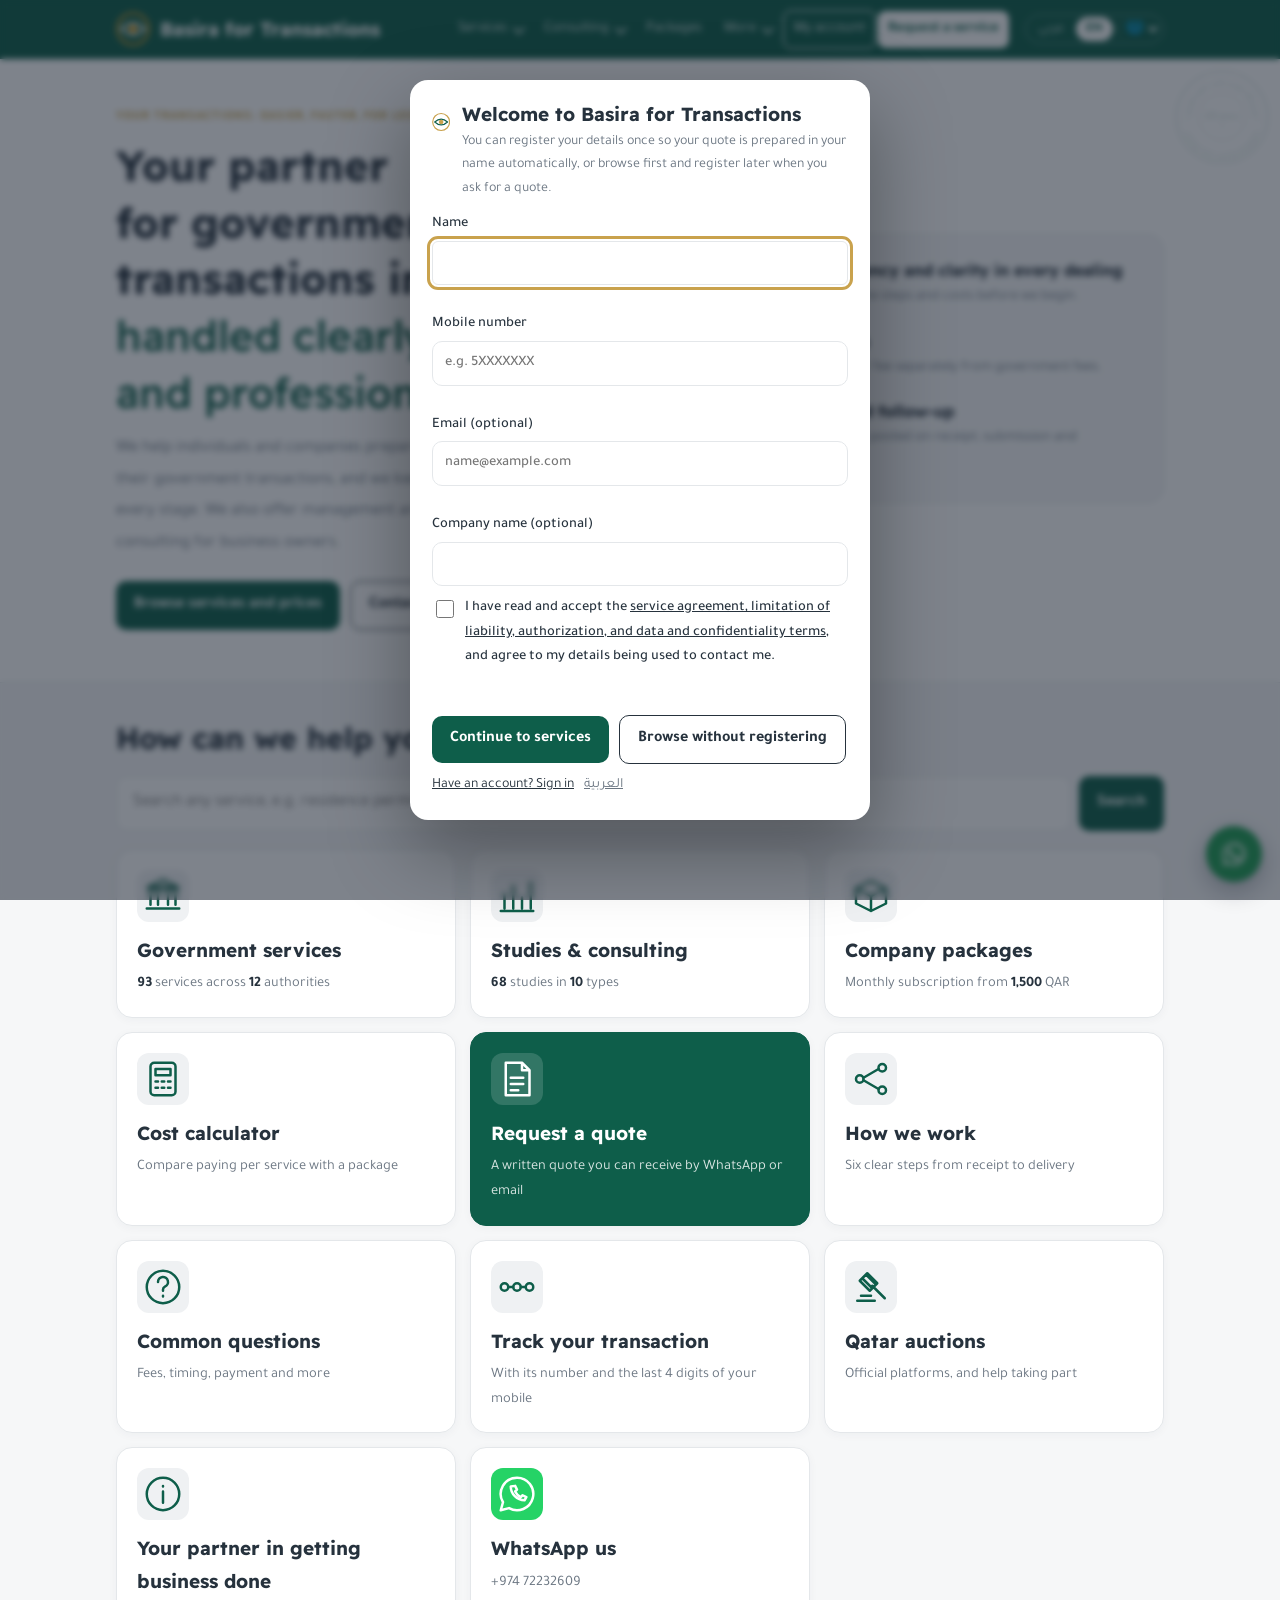
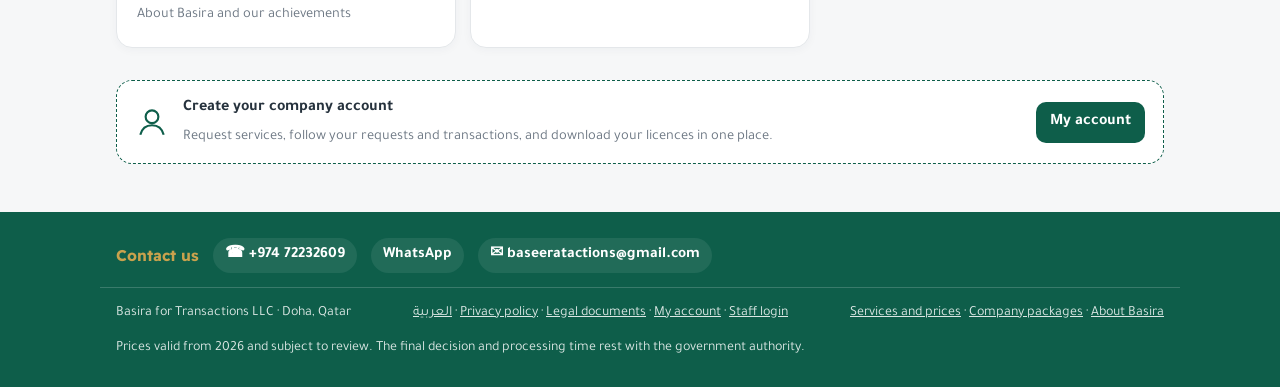
==== commit 96897321: "Track your transaction, Qatar auctions, fees promise and client reviews - Track a transaction or req" ====
--- a/en/index.html
+++ b/en/index.html
@@ -28,9 +28,9 @@
 <link rel="preconnect" href="https://fonts.googleapis.com">
 <link rel="preconnect" href="https://fonts.gstatic.com" crossorigin>
 <link rel="stylesheet" href="https://fonts.googleapis.com/css2?family=Readex+Pro:wght@500;700&family=Tajawal:wght@400;500;700&display=swap">
-<link rel="stylesheet" href="../assets/style.css?v=20261016p">
-<script src="../assets/theme.js?v=20261016p"></script>
-<script src="../assets/lang.js?v=20261016p" defer></script>
+<link rel="stylesheet" href="../assets/style.css?v=20261016q">
+<script src="../assets/theme.js?v=20261016q"></script>
+<script src="../assets/lang.js?v=20261016q" defer></script>
 </head>
 <body>
 <div class="basmala" aria-hidden="true"><svg viewBox="0 0 120 120" width="96" height="96"><defs><path id="bsT" d="M20.6 67 A40 40 0 1 1 99.4 67"/><path id="bsB" d="M12.5 74.5 A49.5 49.5 0 0 0 107.5 74.5"/></defs><circle cx="60" cy="60" r="57" fill="none" stroke="currentColor" stroke-width="1.6"/><circle cx="60" cy="60" r="29" fill="none" stroke="currentColor" stroke-width=".8"/><text font-size="8.6" text-anchor="middle"><textPath href="#bsT" startOffset="50%">بسم الله الواحد الأحد الفرد الصمد</textPath></text><text font-size="7.6" text-anchor="middle"><textPath href="#bsB" startOffset="50%">والصلاة والسلام على محمد خير الأنام</textPath></text><text x="60" y="61" font-size="11" text-anchor="middle">بسم الله</text><text x="60" y="74" font-size="6" text-anchor="middle">✦</text><text x="15" y="66" font-size="5" text-anchor="middle">✦</text><text x="105" y="66" font-size="5" text-anchor="middle">✦</text></svg></div>
@@ -41,7 +41,7 @@
     <li class="dd"><button type="button" class="topbtn" aria-expanded="false">Services</button><ul class="drop" id="mGov"></ul></li>
     <li class="dd"><button type="button" class="topbtn" aria-expanded="false">Consulting</button><ul class="drop" id="mCon"></ul></li>
     <li><a href="#packages">Packages</a></li>
-    <li class="dd"><button type="button" class="topbtn" aria-expanded="false">More</button><ul class="drop small"><li><a href="about.html">About Basira</a></li><li><a href="#how">How we work</a></li><li><a href="#faq">FAQ</a></li><li><a href="legal.html">Legal documents</a></li></ul></li>
+    <li class="dd"><button type="button" class="topbtn" aria-expanded="false">More</button><ul class="drop small"><li><a href="about.html">About Basira</a></li><li><a href="#how">How we work</a></li><li><a href="#track">Track your transaction</a></li><li><a href="#auctions">Qatar auctions</a></li><li><a href="#faq">FAQ</a></li><li><a href="legal.html">Legal documents</a></li></ul></li>
     <li><a href="portal.html" class="acct">My account</a></li>
     <li><a href="#request" class="navcta">Request a service</a></li>
     <li hidden id="whoLi"><button type="button" class="topbtn who" id="who" title="Edit my details"></button></li>
@@ -75,17 +75,20 @@
     <a class="tile hot" href="#request"><svg viewBox="0 0 32 32" aria-hidden="true"><path d="M7 3h13l6 6v20H7zM20 3v6h6M11 15h10M11 20h10M11 25h6"/></svg><b>Request a quote</b><span>A written quote you can receive by WhatsApp or email</span></a>
     <a class="tile" href="#how"><svg viewBox="0 0 32 32" aria-hidden="true"><circle cx="7" cy="16" r="3"/><circle cx="25" cy="7" r="3"/><circle cx="25" cy="25" r="3"/><path d="M10 15l12-7M10 17l12 7"/></svg><b>How we work</b><span>Six clear steps from receipt to delivery</span></a>
     <a class="tile" href="#faq"><svg viewBox="0 0 32 32" aria-hidden="true"><circle cx="16" cy="16" r="13"/><path d="M12 12a4 4 0 1 1 5.5 3.7c-1 .5-1.5 1.2-1.5 2.3v1M16 23v.5"/></svg><b>Common questions</b><span>Fees, timing, payment and more</span></a>
+    <a class="tile" href="#track"><svg viewBox="0 0 32 32" aria-hidden="true"><circle cx="6" cy="16" r="3"/><circle cx="16" cy="16" r="3"/><circle cx="26" cy="16" r="3"/><path d="M9 16h4M19 16h4"/></svg><b>Track your transaction</b><span>With its number and the last 4 digits of your mobile</span></a>
+    <a class="tile" href="#auctions"><svg viewBox="0 0 32 32" aria-hidden="true"><path d="M5 27h14M8 23h8M12 6l8 8M9 9l8 8M7 11l6-6 8 8-6 6zM17 15l10 10"/></svg><b>Qatar auctions</b><span>Official platforms, and help taking part</span></a>
     <a class="tile" href="about.html"><svg viewBox="0 0 32 32" aria-hidden="true"><circle cx="16" cy="16" r="13"/><path d="M16 14v9M16 9.5v.5"/></svg><b>Your partner in getting business done</b><span>About Basira and our achievements</span></a>
     <a class="tile wa" href="https://wa.me/97472232609" target="_blank" rel="noopener"><svg viewBox="0 0 32 32" aria-hidden="true"><path d="M16 3a13 13 0 0 0-11.2 19.6L3 29l6.6-1.7A13 13 0 1 0 16 3z"/><path d="M11 10c0 6 5 11 11 11l1.5-2.5-3-1.5-1.5 1.5c-2-1-3.5-2.5-4.5-4.5L16 12.5 14.5 9.5z"/></svg><b>WhatsApp us</b><span><span dir="ltr">+974 72232609</span></span></a>
   </div>
+  <div class="revs" id="revs" hidden><h3>What our clients say</h3><div id="revList" class="rev-grid"></div></div>
   <a class="acctbar" href="portal.html#signup"><svg viewBox="0 0 32 32" aria-hidden="true"><circle cx="16" cy="11" r="6"/><path d="M5 28c1.5-6 5.5-9 11-9s9.5 3 11 9"/></svg><span><b>Create your company account</b>Request services, follow your requests and transactions, and download your licences in one place.</span><i>My account</i></a>
 </div></section>
 
 <section class="sec" id="services"><div class="wrap">
   <h2>Which service do you need?</h2>
   <p class="lead">Select any service to see its description, required documents and approximate time. You can add it to the cost calculator with "Add".</p>
-  <div class="costbox"><b>Know the cost before we start</b>
-    <div class="cost3"><div><b>Basira fee</b><span>The price shown next to each service, in QAR.</span></div><div><b>Government fees</b><span>Separate, and paid as set by the authority.</span></div><div><b>Fee receipt</b><span>We hand you the official receipt for every fee we pay on your behalf.</span></div></div>
+  <div class="costbox fees"><b>Our promise on fees</b>
+    <ul class="fee4"><li><b>The price in writing before we start</b><span>We send you a written quote and start only once you agree.</span></li><li><b>Our fee is separate from government fees</b><span>Government fees are paid at their official amount, as set by the authority.</span></li><li><b>No extra cost without your approval</b><span>If the authority asks for a new fee or extra work, we tell you first and continue once you agree.</span></li><li><b>A receipt for every fee</b><span>We hand you the official receipt for every fee we pay on your behalf.</span></li></ul>
     <a class="btn sm ghost" href="#prices">Full price list</a></div>
   <div class="tools">
     <input id="q" class="search" type="search" placeholder="Search a service, e.g. residence, CR, licence" aria-label="Search a service">
@@ -216,10 +219,31 @@
   </ol>
 </div></section>
 
+<section class="sec alt" id="track"><div class="wrap narrow">
+  <h2>Track your transaction</h2>
+  <p class="lead">Enter the transaction or request number we sent you, such as <span class="nw" dir="ltr">T-0012</span> or <span class="nw" dir="ltr">R-0045</span>, and the last 4 digits of the mobile number we have on file. You will see the current stage only, with no personal details.</p>
+  <form class="trk" id="trkF" novalidate><label>Transaction or request number<input id="trkRef" required autocomplete="off" dir="ltr" placeholder="T-0012" maxlength="12"></label><label>Last 4 digits of your mobile<input id="trkPh" required inputmode="numeric" dir="ltr" maxlength="4" placeholder="1234" autocomplete="off"></label><button class="btn pri" type="submit">Show the stage</button></form>
+  <p class="err" id="trkErr" role="alert"></p>
+  <div id="trkOut" aria-live="polite"></div>
+  <p class="trknote">For more, such as files, messages and payments, sign in to <a href="portal.html">My account</a> or <a href="https://wa.me/97472232609" target="_blank" rel="noopener">message us on WhatsApp</a>.</p>
+</div></section>
+
+<section class="sec" id="auctions"><div class="wrap">
+  <h2>Qatar auctions</h2>
+  <p class="lead">A short guide to the official auction platforms in Qatar, what each one offers and how to take part. If you wish, we help you register, prepare the deposit and follow through to the transfer of ownership.</p>
+  <div class="aucta"><a class="btn pri" href="#svc=AU-02">Help me register and bid</a><a class="btn ghost" href="#ent=AU">Auction services and prices</a></div>
+  <div id="aucList" class="auc-grid"></div>
+  <h3 class="auch" id="aucNewsH" hidden>Latest auction news</h3>
+  <ul id="aucNews" class="auc-news" hidden></ul>
+  <p class="aucnote">This information is for guidance only; the official platform is always the reference. We do not copy any platform's data, and links open the original site.</p>
+</div></section>
+
 <section class="sec" id="faq"><div class="wrap">
   <h2>Frequently asked questions</h2>
   <div class="faq">
     <details><summary>Does the price include government fees?</summary><p>The price shown is Basira's fee only. Government fees are paid at their official amount, and we hand you the receipt.</p></details>
+    <details><summary>How do I know where my transaction is?</summary><p>Use "Track your transaction" on the home page with the transaction number and the last 4 digits of your mobile, or sign in to My account for details and files. We also keep you informed at each key stage.</p></details>
+    <details><summary>Can you help me with government auctions?</summary><p>Yes. We help you register on the platform, prepare the deposit, follow the auction and complete the after-award steps. Bidding decisions and amounts are always yours, and nobody can guarantee a win.</p></details>
     <details><summary>Do you guarantee approval or timing?</summary><p>Approval and timing rest with the government authority. What we commit to is checking your documents carefully before submission, following up your request and keeping you informed of every update.</p></details>
     <details><summary>What if I do not use all package services in a month?</summary><p>Unused services roll over to the next month only.</p></details>
     <details><summary>How are studies and consulting priced?</summary><p>The price shown is the starting price. After a short introductory session, we send you a written quotation with scope, deliverables and timing. 50% is paid at the start and 50% on delivery.</p></details>
@@ -252,10 +276,11 @@
 <nav class="mbar" aria-label="Request a service"><a class="btn pri" href="#request">Request a service</a><a class="btn wa" id="mbWa" href="https://wa.me/97472232609" target="_blank" rel="noopener"><svg width="18" height="18" viewBox="0 0 24 24" aria-hidden="true" fill="currentColor"><path d="M12 2a10 10 0 0 0-8.6 15.1L2 22l5-1.3A10 10 0 1 0 12 2zm5.8 14.2c-.2.7-1.4 1.3-2 1.4-.5.1-1.2.1-1.9-.1a17 17 0 0 1-1.8-.7 14 14 0 0 1-5.3-4.7c-.4-.5-1.2-1.6-1.2-3s.7-2.1 1-2.4c.3-.3.6-.4.8-.4h.6c.2 0 .4 0 .6.5l.9 2.1c.1.2.1.4 0 .6l-.4.6-.4.5c-.1.1-.3.3-.1.6.2.3.8 1.3 1.7 2.1 1.2 1 2.1 1.3 2.4 1.5.3.1.5.1.7-.1l.9-1.1c.2-.3.4-.2.7-.1l2 1c.3.1.5.2.6.3.1.2.1.8-.2 1.5z"/></svg> WhatsApp</a></nav>
 <a class="wa-fab" id="waFab" href="https://wa.me/97472232609" target="_blank" rel="noopener" aria-label="Chat with us on WhatsApp" title="Chat with us on WhatsApp"><svg width="28" height="28" viewBox="0 0 32 32" aria-hidden="true"><path fill="currentColor" d="M16 3a13 13 0 0 0-11.2 19.6L3 29l6.6-1.7A13 13 0 1 0 16 3zm0 23.6c-2 0-3.9-.5-5.6-1.5l-.4-.2-3.9 1 1-3.8-.3-.4A10.6 10.6 0 1 1 16 26.6zm5.8-7.9c-.3-.2-1.9-.9-2.2-1-.3-.1-.5-.2-.7.2-.2.3-.8 1-1 1.2-.2.2-.4.2-.7.1-.3-.2-1.4-.5-2.6-1.6-1-.9-1.6-1.9-1.8-2.2-.2-.3 0-.5.1-.7l.5-.6c.2-.2.2-.3.3-.5.1-.2 0-.4 0-.6l-1-2.4c-.3-.6-.5-.5-.7-.5h-.6c-.2 0-.6.1-.9.4-.3.3-1.2 1.1-1.2 2.8s1.2 3.2 1.4 3.5c.2.2 2.4 3.6 5.7 5 .8.4 1.4.6 1.9.7.8.3 1.5.2 2.1.1.6-.1 1.9-.8 2.2-1.5.3-.7.3-1.4.2-1.5-.1-.1-.3-.2-.6-.4z"/></svg></a>
 <div class="toast" id="toast" hidden></div>
-<script src="../assets/config.js?v=20261016p"></script>
-<script src="../assets/data.js?v=20261016p"></script>
-<script src="../assets/details.js?v=20261016p"></script>
-<script src="../assets/catalog.js?v=20261016p"></script>
-<script src="../assets/app.js?v=20261016p"></script>
+<script src="../assets/config.js?v=20261016q"></script>
+<script src="../assets/data.js?v=20261016q"></script>
+<script src="../assets/details.js?v=20261016q"></script>
+<script src="../assets/catalog.js?v=20261016q"></script>
+<script src="../assets/app.js?v=20261016q"></script>
+<script src="../assets/extras.js?v=20261016q"></script>
 </body>
 </html>
--- a/assets/style.css
+++ b/assets/style.css
@@ -522,3 +522,49 @@
 .aprin li{background:var(--surface);border:1px solid var(--line);border-radius:12px;padding:12px 16px;font-family:var(--display);font-size:16px;position:relative;padding-inline-start:36px}
 .aprin li::before{content:"❝";position:absolute;inset-inline-start:12px;top:9px;color:var(--amber);font-size:20px}
 @media (max-width:860px){.aprin{grid-template-columns:1fr}}
+
+/* home extras: fees promise, tracking, Qatar auctions, client reviews */
+.fee4{list-style:none;margin:0;padding:0;display:grid;grid-template-columns:repeat(2,minmax(0,1fr));gap:10px 18px;width:100%}
+.fee4 li{padding-inline-start:26px;position:relative}.fee4 li::before{content:'✓';position:absolute;inset-inline-start:0;top:0;color:var(--pri);font-weight:700}
+.fee4 b{display:block;font-size:15px}.fee4 span{color:var(--mute);font-size:14px}
+.wrap.narrow{max-width:760px}
+.trk{display:grid;grid-template-columns:minmax(0,1.2fr) minmax(0,1fr) auto;gap:12px;align-items:end;margin-top:8px}
+.trk label{display:flex;flex-direction:column;gap:6px;font-weight:600;font-size:14px}
+.trk input{font:inherit;padding:11px 12px;border:1px solid var(--line);border-radius:10px;background:var(--surface);color:var(--ink);min-width:0}
+.trkres{margin-top:14px;background:var(--surface);border:1px solid var(--line);border-radius:14px;padding:18px}
+.trkhead{display:flex;flex-wrap:wrap;gap:6px 12px;align-items:baseline;margin-bottom:14px}.trkhead b{font-family:var(--display);font-size:18px;direction:ltr}.trkhead span{color:var(--mute)}
+.trksteps{list-style:none;margin:0;padding:0;display:grid;grid-template-columns:repeat(auto-fit,minmax(0,1fr));gap:6px;counter-reset:st}
+.trksteps li{counter-increment:st;position:relative;padding-top:38px;text-align:center;font-size:13.5px;color:var(--mute)}
+.trksteps li::before{content:counter(st);position:absolute;top:0;inset-inline-start:50%;transform:translateX(50%);width:28px;height:28px;border-radius:50%;display:grid;place-items:center;border:2px solid var(--line);background:var(--surface);font-weight:700;z-index:1}
+html[dir=ltr] .trksteps li::before{transform:translateX(-50%)}
+.trksteps li::after{content:'';position:absolute;top:13px;inset-inline-start:50%;width:100%;height:2px;background:var(--line)}
+.trksteps li:last-child::after{display:none}
+.trksteps li.done{color:var(--ink)}.trksteps li.done::before{content:'✓';background:var(--pri);border-color:var(--pri);color:#fff}.trksteps li.done::after{background:var(--pri)}
+.trksteps li.now{color:var(--ink);font-weight:700}.trksteps li.now::before{border-color:var(--pri);color:var(--pri);box-shadow:0 0 0 4px var(--chip)}
+.trkmsg{margin:14px 0 0;padding:10px 12px;border-radius:10px;background:var(--amber-soft,#fbf3e0)}.trkmeta{margin:12px 0 0;color:var(--mute);font-size:14px}
+.trknote{color:var(--mute);font-size:14px;margin-top:18px}
+.aucta{display:flex;flex-wrap:wrap;gap:10px;margin:6px 0 18px}
+.auc-grid{display:grid;grid-template-columns:repeat(auto-fill,minmax(260px,1fr));gap:14px}
+.auc{background:var(--surface);border:1px solid var(--line);border-radius:14px;padding:16px;display:flex;flex-direction:column;gap:6px}
+.auc h3{font-size:16px;margin:0}.auc p{margin:0;font-size:14px}.auc .aucacc{color:var(--mute)}.auc a{margin-top:auto;padding-top:6px;font-weight:600;color:var(--pri)}
+.auch{margin:26px 0 8px;font-size:17px}
+.auc-news{list-style:none;margin:0;padding:0;display:grid;gap:8px}.auc-news li{display:flex;flex-wrap:wrap;gap:4px 10px;padding:10px 0;border-bottom:1px solid var(--line)}.auc-news span{color:var(--mute);font-size:13px}
+.aucnote{color:var(--mute);font-size:13.5px;margin-top:18px}
+.revs{margin-top:22px}.revs h3{font-size:18px;margin:0 0 10px}
+.rev-grid{display:grid;grid-template-columns:repeat(auto-fill,minmax(240px,1fr));gap:12px}
+.rev{margin:0;background:var(--surface);border:1px solid var(--line);border-radius:14px;padding:14px;display:flex;flex-direction:column;gap:6px}
+.rev .stars{color:var(--amber);letter-spacing:2px}.rev blockquote{margin:0;font-size:14.5px}.rev figcaption{color:var(--mute);font-size:13px}
+@media (max-width:700px){.fee4{grid-template-columns:minmax(0,1fr)}.trk{grid-template-columns:minmax(0,1fr)}.trksteps{grid-template-columns:minmax(0,1fr);gap:0}
+  .trksteps li{text-align:start;padding:6px 0 14px;padding-inline-start:40px}.trksteps li::before{inset-inline-start:0;transform:none}html[dir=ltr] .trksteps li::before{transform:none}
+  .trksteps li::after{top:30px;inset-inline-start:13px;width:2px;height:calc(100% - 26px)}}
+/* «حسابي»: rating a finished transaction */
+.pdlg form{padding:22px;display:flex;flex-direction:column;gap:12px}.pdlg h3{margin:0}.pdlg p{margin:0}
+.pdlg label{display:flex;flex-direction:column;gap:6px;font-weight:600}.pdlg textarea{font:inherit;padding:10px;border:1px solid var(--line);border-radius:10px;background:var(--surface);color:var(--ink)}
+.pdlg label.chk{flex-direction:row;align-items:center;gap:8px;font-weight:400}.pdlg .row{display:flex;gap:10px;flex-wrap:wrap}
+.rvstars{border:0;padding:0;margin:0;display:flex;flex-direction:row-reverse;justify-content:flex-end;gap:4px}.rvstars legend{font-weight:600;margin-bottom:6px;padding:0}
+.rvstars label{cursor:pointer;font-size:30px;line-height:1;color:var(--line);flex-direction:row}.rvstars input{position:absolute;opacity:0;width:1px;height:1px}
+.rvstars label:hover,.rvstars label:hover~label,.rvstars label:has(input:checked),.rvstars label:has(input:checked)~label{color:var(--amber)}
+.rvstars label:has(input:focus-visible){outline:2px solid var(--pri);outline-offset:2px;border-radius:4px}
+.sr{position:absolute;width:1px;height:1px;overflow:hidden;clip:rect(0 0 0 0);white-space:nowrap}
+.pstars{color:var(--amber);letter-spacing:1px;white-space:nowrap}
+#trkErr:empty{display:none}.nw{white-space:nowrap}
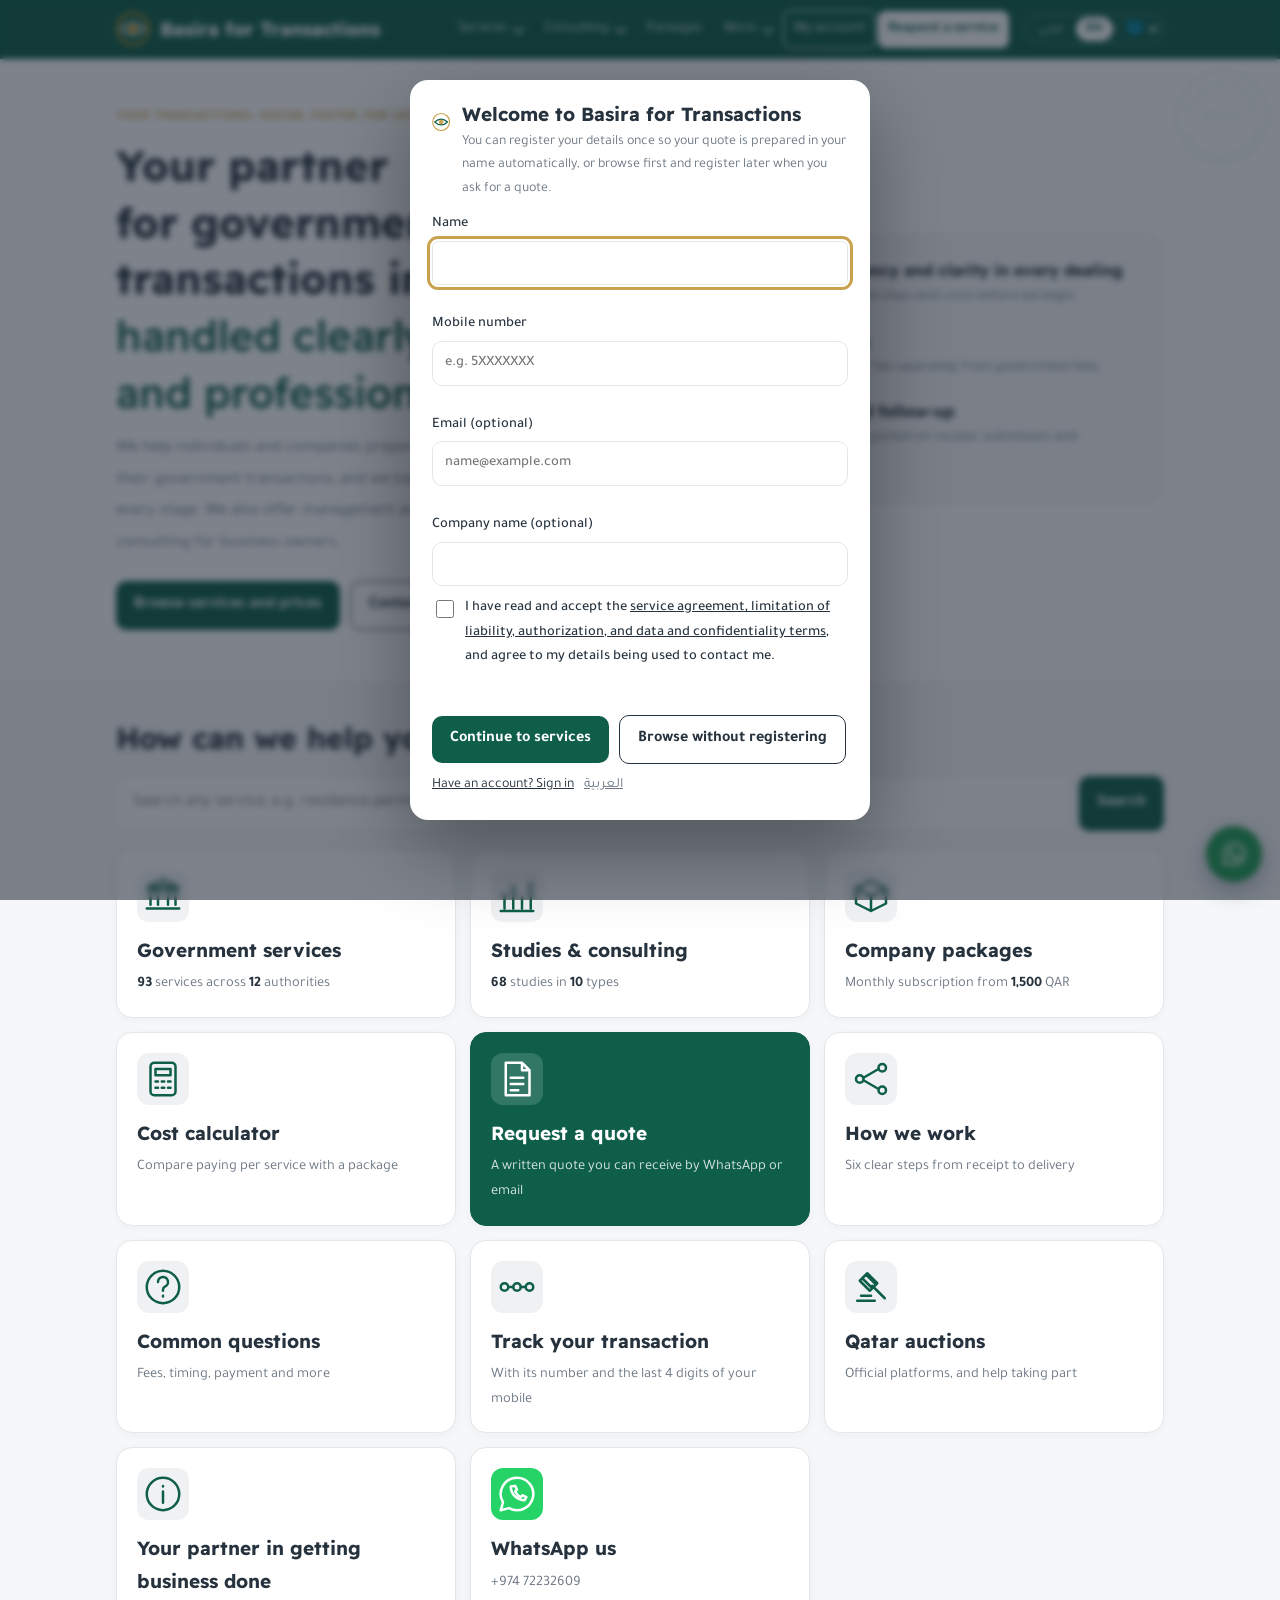
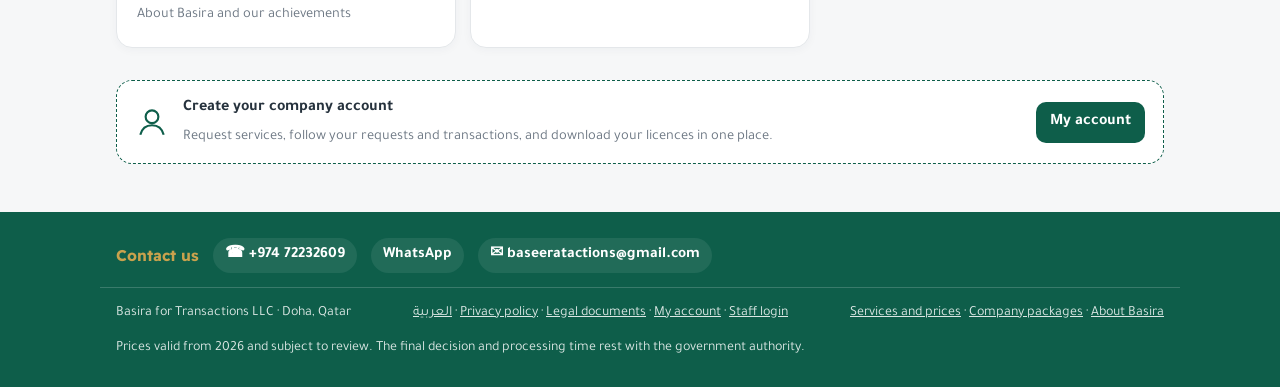
==== commit f084f820: "Catalog: keep published service text free of markup Co-Authored-By: Claude Opus 5.5 (1M context) <no" ====
--- a/en/index.html
+++ b/en/index.html
@@ -28,9 +28,9 @@
 <link rel="preconnect" href="https://fonts.googleapis.com">
 <link rel="preconnect" href="https://fonts.gstatic.com" crossorigin>
 <link rel="stylesheet" href="https://fonts.googleapis.com/css2?family=Readex+Pro:wght@500;700&family=Tajawal:wght@400;500;700&display=swap">
-<link rel="stylesheet" href="../assets/style.css?v=20261016q">
-<script src="../assets/theme.js?v=20261016q"></script>
-<script src="../assets/lang.js?v=20261016q" defer></script>
+<link rel="stylesheet" href="../assets/style.css?v=20261016r">
+<script src="../assets/theme.js?v=20261016r"></script>
+<script src="../assets/lang.js?v=20261016r" defer></script>
 </head>
 <body>
 <div class="basmala" aria-hidden="true"><svg viewBox="0 0 120 120" width="96" height="96"><defs><path id="bsT" d="M20.6 67 A40 40 0 1 1 99.4 67"/><path id="bsB" d="M12.5 74.5 A49.5 49.5 0 0 0 107.5 74.5"/></defs><circle cx="60" cy="60" r="57" fill="none" stroke="currentColor" stroke-width="1.6"/><circle cx="60" cy="60" r="29" fill="none" stroke="currentColor" stroke-width=".8"/><text font-size="8.6" text-anchor="middle"><textPath href="#bsT" startOffset="50%">بسم الله الواحد الأحد الفرد الصمد</textPath></text><text font-size="7.6" text-anchor="middle"><textPath href="#bsB" startOffset="50%">والصلاة والسلام على محمد خير الأنام</textPath></text><text x="60" y="61" font-size="11" text-anchor="middle">بسم الله</text><text x="60" y="74" font-size="6" text-anchor="middle">✦</text><text x="15" y="66" font-size="5" text-anchor="middle">✦</text><text x="105" y="66" font-size="5" text-anchor="middle">✦</text></svg></div>
@@ -276,11 +276,11 @@
 <nav class="mbar" aria-label="Request a service"><a class="btn pri" href="#request">Request a service</a><a class="btn wa" id="mbWa" href="https://wa.me/97472232609" target="_blank" rel="noopener"><svg width="18" height="18" viewBox="0 0 24 24" aria-hidden="true" fill="currentColor"><path d="M12 2a10 10 0 0 0-8.6 15.1L2 22l5-1.3A10 10 0 1 0 12 2zm5.8 14.2c-.2.7-1.4 1.3-2 1.4-.5.1-1.2.1-1.9-.1a17 17 0 0 1-1.8-.7 14 14 0 0 1-5.3-4.7c-.4-.5-1.2-1.6-1.2-3s.7-2.1 1-2.4c.3-.3.6-.4.8-.4h.6c.2 0 .4 0 .6.5l.9 2.1c.1.2.1.4 0 .6l-.4.6-.4.5c-.1.1-.3.3-.1.6.2.3.8 1.3 1.7 2.1 1.2 1 2.1 1.3 2.4 1.5.3.1.5.1.7-.1l.9-1.1c.2-.3.4-.2.7-.1l2 1c.3.1.5.2.6.3.1.2.1.8-.2 1.5z"/></svg> WhatsApp</a></nav>
 <a class="wa-fab" id="waFab" href="https://wa.me/97472232609" target="_blank" rel="noopener" aria-label="Chat with us on WhatsApp" title="Chat with us on WhatsApp"><svg width="28" height="28" viewBox="0 0 32 32" aria-hidden="true"><path fill="currentColor" d="M16 3a13 13 0 0 0-11.2 19.6L3 29l6.6-1.7A13 13 0 1 0 16 3zm0 23.6c-2 0-3.9-.5-5.6-1.5l-.4-.2-3.9 1 1-3.8-.3-.4A10.6 10.6 0 1 1 16 26.6zm5.8-7.9c-.3-.2-1.9-.9-2.2-1-.3-.1-.5-.2-.7.2-.2.3-.8 1-1 1.2-.2.2-.4.2-.7.1-.3-.2-1.4-.5-2.6-1.6-1-.9-1.6-1.9-1.8-2.2-.2-.3 0-.5.1-.7l.5-.6c.2-.2.2-.3.3-.5.1-.2 0-.4 0-.6l-1-2.4c-.3-.6-.5-.5-.7-.5h-.6c-.2 0-.6.1-.9.4-.3.3-1.2 1.1-1.2 2.8s1.2 3.2 1.4 3.5c.2.2 2.4 3.6 5.7 5 .8.4 1.4.6 1.9.7.8.3 1.5.2 2.1.1.6-.1 1.9-.8 2.2-1.5.3-.7.3-1.4.2-1.5-.1-.1-.3-.2-.6-.4z"/></svg></a>
 <div class="toast" id="toast" hidden></div>
-<script src="../assets/config.js?v=20261016q"></script>
-<script src="../assets/data.js?v=20261016q"></script>
-<script src="../assets/details.js?v=20261016q"></script>
-<script src="../assets/catalog.js?v=20261016q"></script>
-<script src="../assets/app.js?v=20261016q"></script>
-<script src="../assets/extras.js?v=20261016q"></script>
+<script src="../assets/config.js?v=20261016r"></script>
+<script src="../assets/data.js?v=20261016r"></script>
+<script src="../assets/details.js?v=20261016r"></script>
+<script src="../assets/catalog.js?v=20261016r"></script>
+<script src="../assets/app.js?v=20261016r"></script>
+<script src="../assets/extras.js?v=20261016r"></script>
 </body>
 </html>
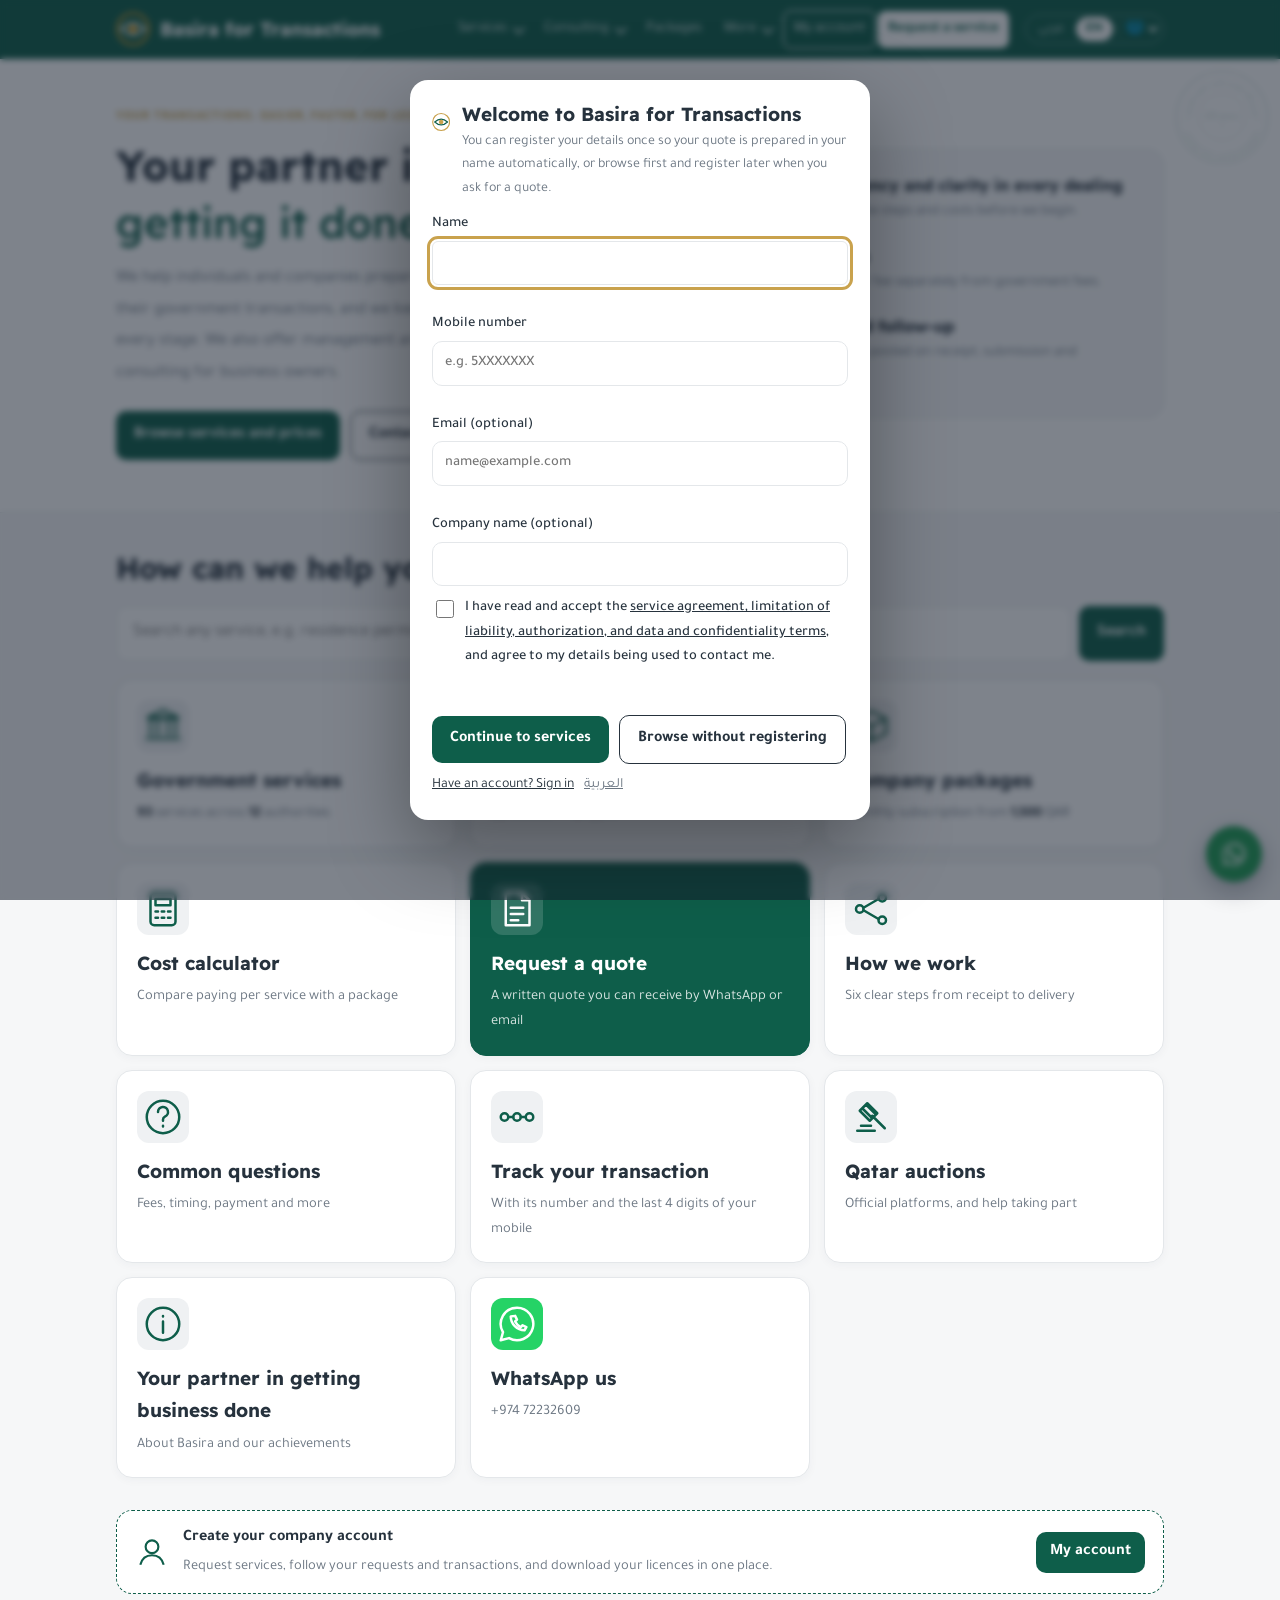
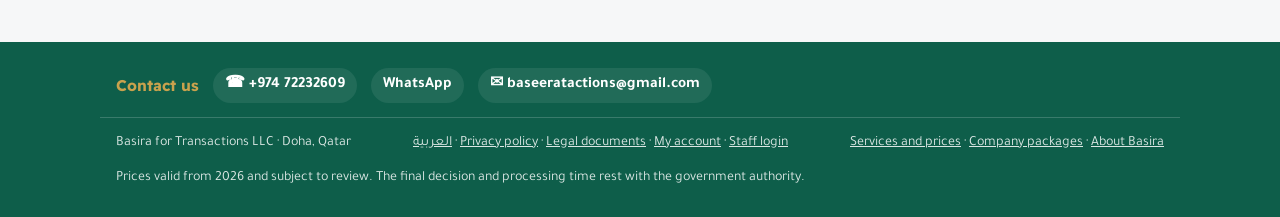
==== commit a41e5f37: "Home title: Your partner in getting it done; direct admin links per section (crm.html#fin, #hr, #acc" ====
--- a/en/index.html
+++ b/en/index.html
@@ -28,9 +28,9 @@
 <link rel="preconnect" href="https://fonts.googleapis.com">
 <link rel="preconnect" href="https://fonts.gstatic.com" crossorigin>
 <link rel="stylesheet" href="https://fonts.googleapis.com/css2?family=Readex+Pro:wght@500;700&family=Tajawal:wght@400;500;700&display=swap">
-<link rel="stylesheet" href="../assets/style.css?v=20261016r">
-<script src="../assets/theme.js?v=20261016r"></script>
-<script src="../assets/lang.js?v=20261016r" defer></script>
+<link rel="stylesheet" href="../assets/style.css?v=20261016u">
+<script src="../assets/theme.js?v=20261016u"></script>
+<script src="../assets/lang.js?v=20261016u" defer></script>
 </head>
 <body>
 <div class="basmala" aria-hidden="true"><svg viewBox="0 0 120 120" width="96" height="96"><defs><path id="bsT" d="M20.6 67 A40 40 0 1 1 99.4 67"/><path id="bsB" d="M12.5 74.5 A49.5 49.5 0 0 0 107.5 74.5"/></defs><circle cx="60" cy="60" r="57" fill="none" stroke="currentColor" stroke-width="1.6"/><circle cx="60" cy="60" r="29" fill="none" stroke="currentColor" stroke-width=".8"/><text font-size="8.6" text-anchor="middle"><textPath href="#bsT" startOffset="50%">بسم الله الواحد الأحد الفرد الصمد</textPath></text><text font-size="7.6" text-anchor="middle"><textPath href="#bsB" startOffset="50%">والصلاة والسلام على محمد خير الأنام</textPath></text><text x="60" y="61" font-size="11" text-anchor="middle">بسم الله</text><text x="60" y="74" font-size="6" text-anchor="middle">✦</text><text x="15" y="66" font-size="5" text-anchor="middle">✦</text><text x="105" y="66" font-size="5" text-anchor="middle">✦</text></svg></div>
@@ -53,7 +53,7 @@
 <section class="hero" id="home"><div class="wrap">
   <div>
     <p class="eyebrow">Your transactions: easier, faster, for less</p>
-    <h1>Your partner for government transactions in Qatar, <em>handled clearly and professionally</em></h1>
+    <h1>Your partner in <em>getting it done</em></h1>
     <p>We help individuals and companies prepare, submit and follow up their government transactions, and we keep you informed at every stage. We also offer management and technical studies and consulting for business owners.</p>
     <div class="cta"><a class="btn pri" href="#services">Browse services and prices</a><a class="btn ghost" href="https://wa.me/97472232609" target="_blank" rel="noopener">Contact us on WhatsApp</a></div>
   </div>
@@ -80,6 +80,7 @@
     <a class="tile" href="about.html"><svg viewBox="0 0 32 32" aria-hidden="true"><circle cx="16" cy="16" r="13"/><path d="M16 14v9M16 9.5v.5"/></svg><b>Your partner in getting business done</b><span>About Basira and our achievements</span></a>
     <a class="tile wa" href="https://wa.me/97472232609" target="_blank" rel="noopener"><svg viewBox="0 0 32 32" aria-hidden="true"><path d="M16 3a13 13 0 0 0-11.2 19.6L3 29l6.6-1.7A13 13 0 1 0 16 3z"/><path d="M11 10c0 6 5 11 11 11l1.5-2.5-3-1.5-1.5 1.5c-2-1-3.5-2.5-4.5-4.5L16 12.5 14.5 9.5z"/></svg><b>WhatsApp us</b><span><span dir="ltr">+974 72232609</span></span></a>
   </div>
+  <div class="adgrid ads-in" id="ads" hidden></div>
   <div class="revs" id="revs" hidden><h3>What our clients say</h3><div id="revList" class="rev-grid"></div></div>
   <a class="acctbar" href="portal.html#signup"><svg viewBox="0 0 32 32" aria-hidden="true"><circle cx="16" cy="11" r="6"/><path d="M5 28c1.5-6 5.5-9 11-9s9.5 3 11 9"/></svg><span><b>Create your company account</b>Request services, follow your requests and transactions, and download your licences in one place.</span><i>My account</i></a>
 </div></section>
@@ -276,11 +277,13 @@
 <nav class="mbar" aria-label="Request a service"><a class="btn pri" href="#request">Request a service</a><a class="btn wa" id="mbWa" href="https://wa.me/97472232609" target="_blank" rel="noopener"><svg width="18" height="18" viewBox="0 0 24 24" aria-hidden="true" fill="currentColor"><path d="M12 2a10 10 0 0 0-8.6 15.1L2 22l5-1.3A10 10 0 1 0 12 2zm5.8 14.2c-.2.7-1.4 1.3-2 1.4-.5.1-1.2.1-1.9-.1a17 17 0 0 1-1.8-.7 14 14 0 0 1-5.3-4.7c-.4-.5-1.2-1.6-1.2-3s.7-2.1 1-2.4c.3-.3.6-.4.8-.4h.6c.2 0 .4 0 .6.5l.9 2.1c.1.2.1.4 0 .6l-.4.6-.4.5c-.1.1-.3.3-.1.6.2.3.8 1.3 1.7 2.1 1.2 1 2.1 1.3 2.4 1.5.3.1.5.1.7-.1l.9-1.1c.2-.3.4-.2.7-.1l2 1c.3.1.5.2.6.3.1.2.1.8-.2 1.5z"/></svg> WhatsApp</a></nav>
 <a class="wa-fab" id="waFab" href="https://wa.me/97472232609" target="_blank" rel="noopener" aria-label="Chat with us on WhatsApp" title="Chat with us on WhatsApp"><svg width="28" height="28" viewBox="0 0 32 32" aria-hidden="true"><path fill="currentColor" d="M16 3a13 13 0 0 0-11.2 19.6L3 29l6.6-1.7A13 13 0 1 0 16 3zm0 23.6c-2 0-3.9-.5-5.6-1.5l-.4-.2-3.9 1 1-3.8-.3-.4A10.6 10.6 0 1 1 16 26.6zm5.8-7.9c-.3-.2-1.9-.9-2.2-1-.3-.1-.5-.2-.7.2-.2.3-.8 1-1 1.2-.2.2-.4.2-.7.1-.3-.2-1.4-.5-2.6-1.6-1-.9-1.6-1.9-1.8-2.2-.2-.3 0-.5.1-.7l.5-.6c.2-.2.2-.3.3-.5.1-.2 0-.4 0-.6l-1-2.4c-.3-.6-.5-.5-.7-.5h-.6c-.2 0-.6.1-.9.4-.3.3-1.2 1.1-1.2 2.8s1.2 3.2 1.4 3.5c.2.2 2.4 3.6 5.7 5 .8.4 1.4.6 1.9.7.8.3 1.5.2 2.1.1.6-.1 1.9-.8 2.2-1.5.3-.7.3-1.4.2-1.5-.1-.1-.3-.2-.6-.4z"/></svg></a>
 <div class="toast" id="toast" hidden></div>
-<script src="../assets/config.js?v=20261016r"></script>
-<script src="../assets/data.js?v=20261016r"></script>
-<script src="../assets/details.js?v=20261016r"></script>
-<script src="../assets/catalog.js?v=20261016r"></script>
-<script src="../assets/app.js?v=20261016r"></script>
-<script src="../assets/extras.js?v=20261016r"></script>
+<script src="../assets/config.js?v=20261016u"></script>
+<script src="../assets/sitetext.js?v=20261016u"></script>
+<script src="../assets/data.js?v=20261016u"></script>
+<script src="../assets/details.js?v=20261016u"></script>
+<script src="../assets/catalog.js?v=20261016u"></script>
+<script src="../assets/app.js?v=20261016u"></script>
+<script src="../assets/extras.js?v=20261016u"></script>
+<script src="../assets/ads.js?v=20261016u"></script>
 </body>
 </html>
--- a/assets/style.css
+++ b/assets/style.css
@@ -568,3 +568,16 @@
 .sr{position:absolute;width:1px;height:1px;overflow:hidden;clip:rect(0 0 0 0);white-space:nowrap}
 .pstars{color:var(--amber);letter-spacing:1px;white-space:nowrap}
 #trkErr:empty{display:none}.nw{white-space:nowrap}
+/* مساحة الإعلانات في الصفحة الرئيسية */
+.ads-sec{padding-block:4px 10px}
+.adgrid{display:grid;grid-template-columns:repeat(auto-fit,minmax(260px,1fr));gap:12px}
+.adcard{display:flex;gap:12px;align-items:stretch;background:var(--surface);border:1px solid var(--line);border-radius:14px;overflow:hidden;color:inherit;text-decoration:none;box-shadow:0 2px 10px rgba(30,50,70,.04)}
+a.adcard:hover{border-color:var(--amber)}
+.adcard img{width:42%;max-width:220px;aspect-ratio:2/1;object-fit:cover;flex:none;background:var(--chip)}
+.adgrid.one .adcard img{max-width:320px}
+.adbody{display:flex;flex-direction:column;gap:3px;padding:10px 12px 10px 4px;padding-inline:12px;min-width:0}
+.adtag{align-self:flex-start;font-size:11px;color:var(--mute);border:1px solid var(--line);border-radius:6px;padding:0 6px}
+.adbody b{font-family:var(--display);line-height:1.35}.adtxt{color:var(--mute);font-size:14px}.admore{color:var(--navy);font-weight:700;font-size:13.5px;margin-top:auto}
+@media (prefers-color-scheme:dark){:root:not([data-theme=light]) .admore{color:var(--amber)}}
+@media (max-width:520px){.adcard{flex-direction:column}.adcard img{width:100%;max-width:none}}
+.ads-in{margin-top:18px}
